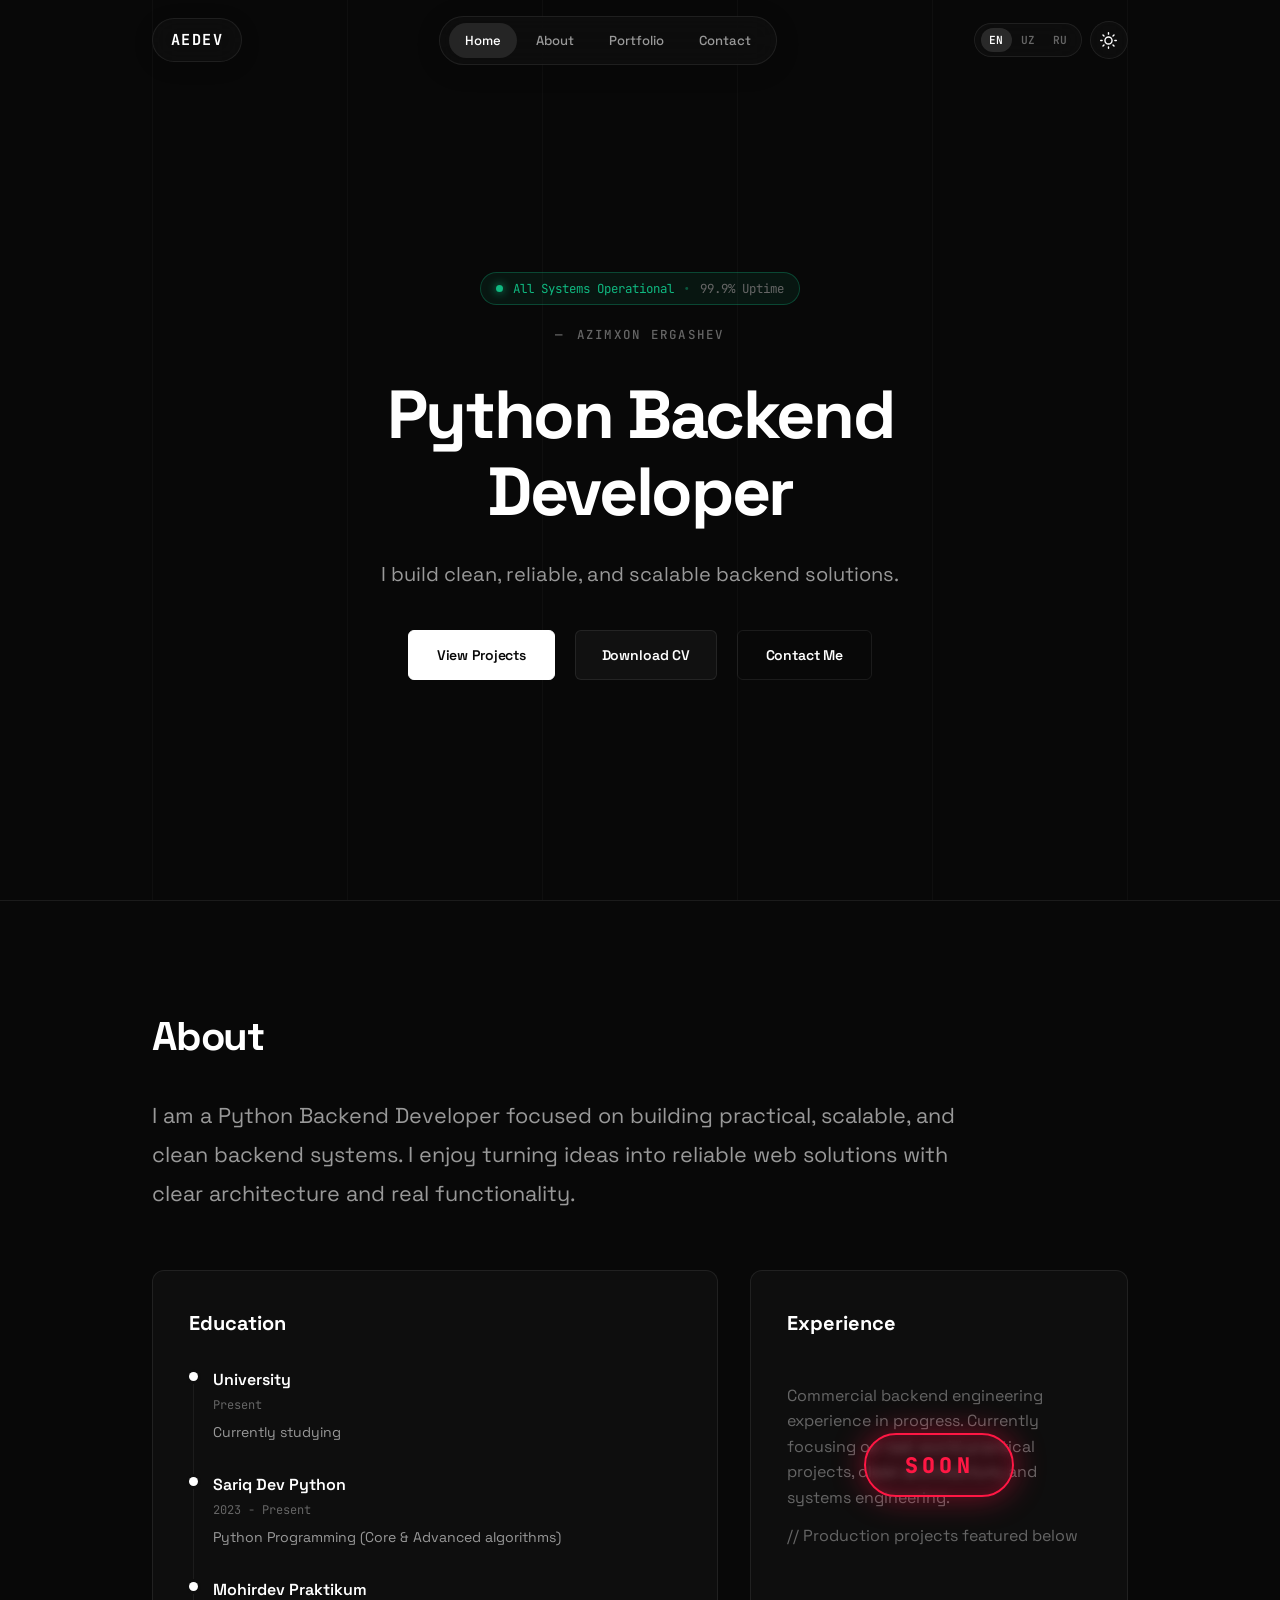
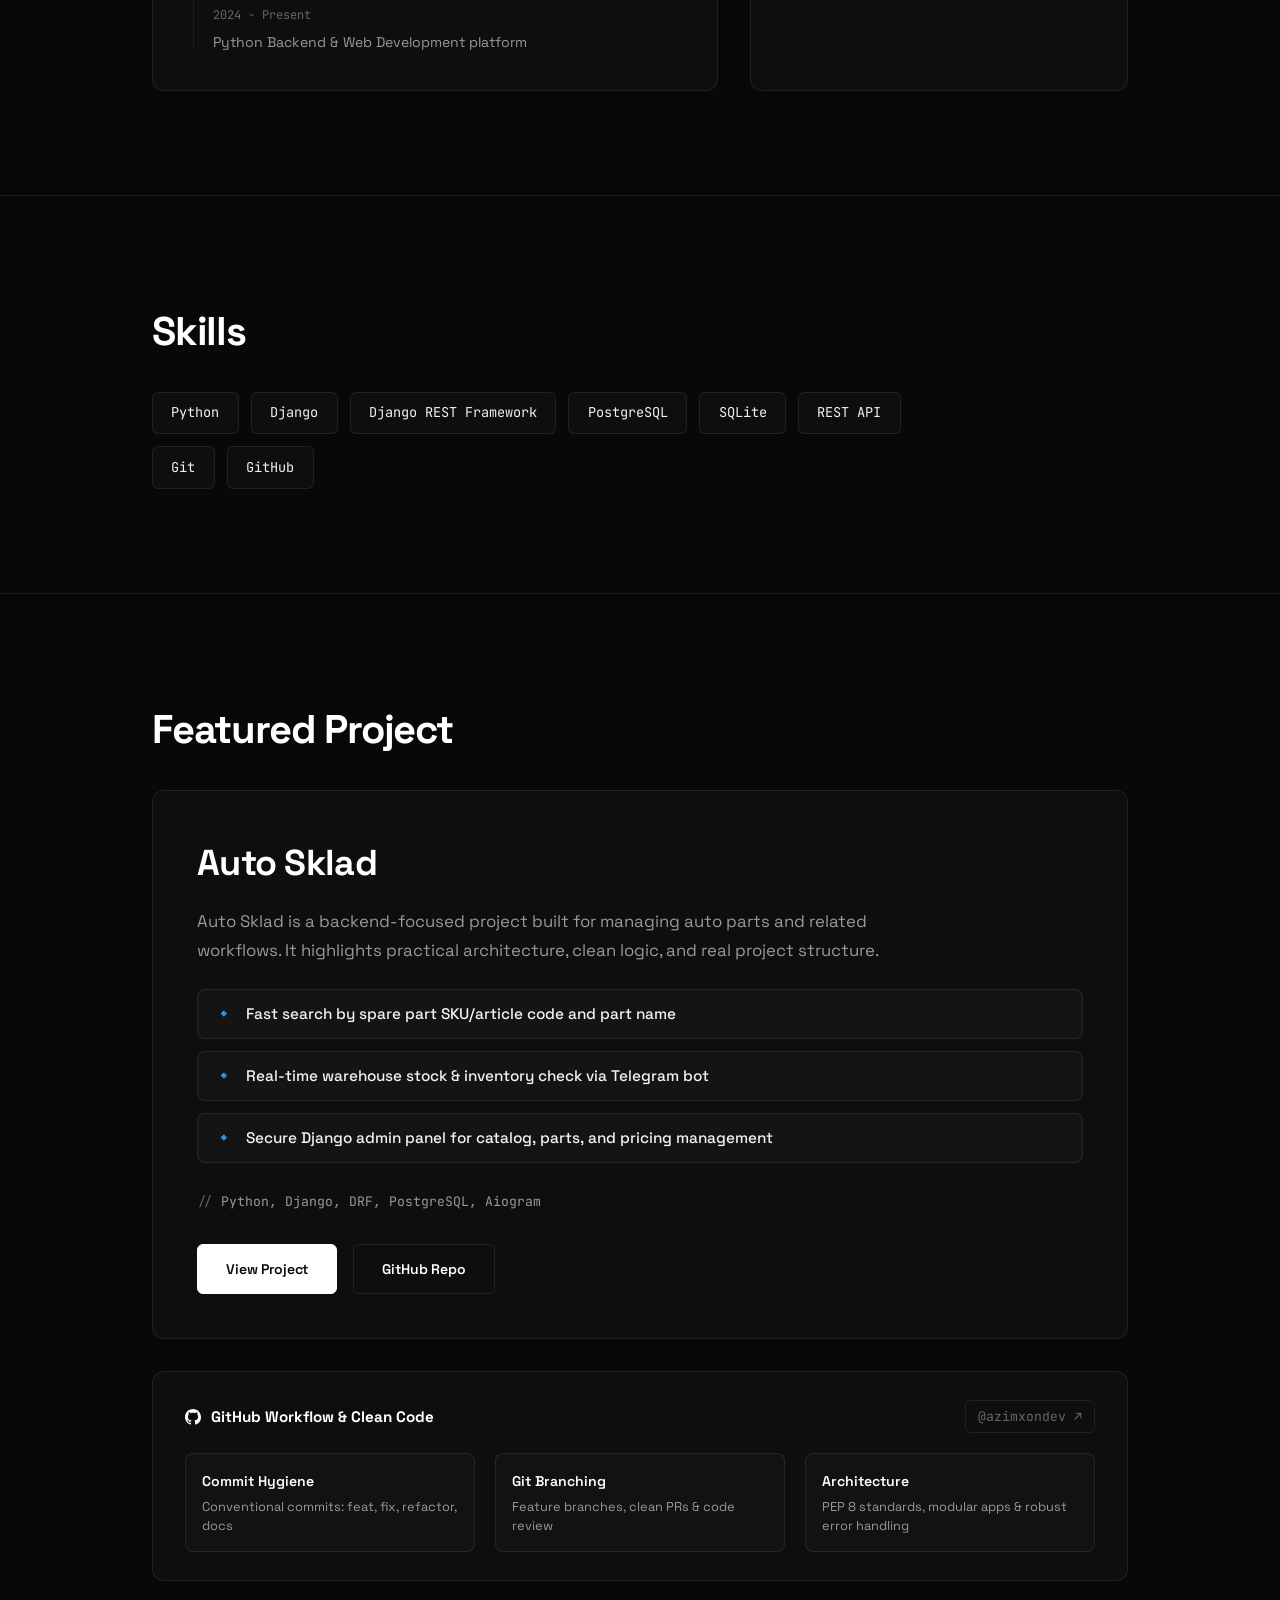
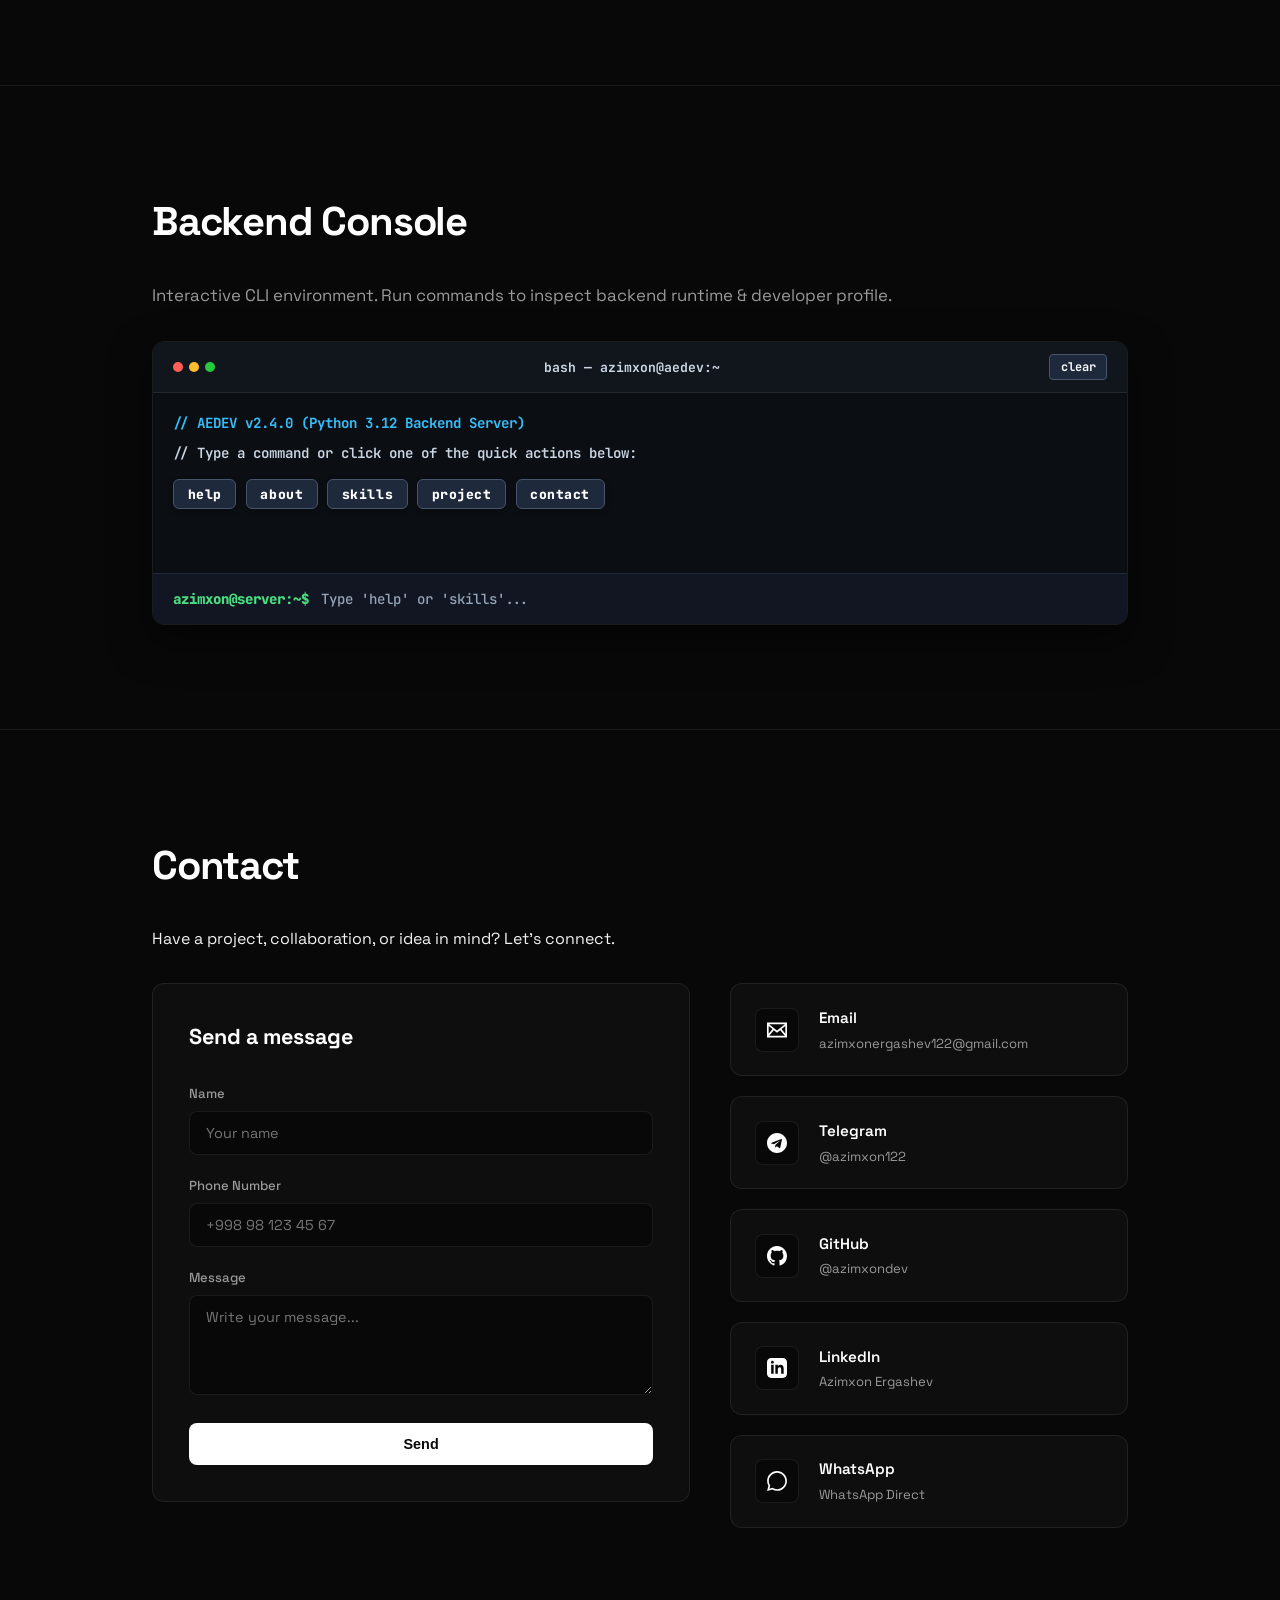
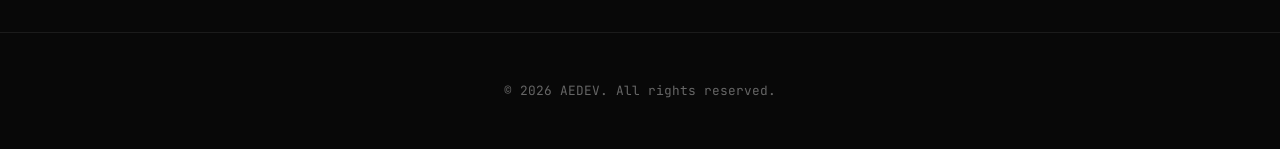
==== index.html @ 20316c77 "feat: complete senior portfolio redesign with live status, terminal CLI, and Auto Sklad features" ====
<!DOCTYPE html>
<html lang="en" data-theme="dark">
<head>
  <meta charset="UTF-8">
  <meta name="viewport" content="width=device-width, initial-scale=1.0">
  <title>AEDEV</title>

  <!-- Favicon: Solid Black Circle with Centered White 'A' -->
  <link rel="icon" type="image/svg+xml" href="favicon.svg">
  <link rel="icon" type="image/png" sizes="32x32" href="favicon-32x32.png">
  <link rel="icon" type="image/png" sizes="16x16" href="favicon-16x16.png">
  <link rel="shortcut icon" href="favicon.ico">
  <link rel="apple-touch-icon" sizes="180x180" href="apple-touch-icon.png">
  <meta name="theme-color" content="#080808">

  <!-- SEO -->
  <meta name="description" content="Azimxon Ergashev — Python Backend Developer. I build clean, reliable, and scalable backend solutions.">
  <meta name="author" content="Azimxon Ergashev">
  <meta name="robots" content="index, follow">
  <link rel="canonical" href="https://azimxon.uz">

  <!-- Open Graph -->
  <meta property="og:type" content="website">
  <meta property="og:title" content="AEDEV — Azimxon Ergashev | Python Backend Developer">
  <meta property="og:description" content="I build clean, reliable, and scalable backend solutions.">
  <meta property="og:url" content="https://azimxon.uz">

  <!-- Google Fonts: Space Grotesk + JetBrains Mono -->
  <link rel="preconnect" href="https://fonts.googleapis.com">
  <link rel="preconnect" href="https://fonts.gstatic.com" crossorigin>
  <link href="https://fonts.googleapis.com/css2?family=JetBrains+Mono:wght@400;500;600&family=Space+Grotesk:wght@400;500;600;700;800&display=swap" rel="stylesheet">

  <!-- Stylesheet -->
  <link rel="stylesheet" href="style.css">
</head>
<body>

  <!-- Skip link for accessibility -->
  <a href="#main-content" class="skip-link">Skip to main content</a>

  <!-- Thin Vertical Grid Lines -->
  <div class="grid-lines" aria-hidden="true">
    <div class="grid-line"></div>
    <div class="grid-line"></div>
    <div class="grid-line"></div>
    <div class="grid-line"></div>
    <div class="grid-line"></div>
    <div class="grid-line"></div>
  </div>

  <!-- ======================================================================
       NAVBAR (Oval Floating Navbar + Theme & Language)
       ====================================================================== -->
  <header class="header" id="header">
    <div class="container header-inner">
      <a href="#hero" class="brand" aria-label="AEDEV — Azimxon Ergashev">
        <span>AEDEV</span>
      </a>

      <!-- Oval Navigation Pill -->
      <nav class="nav-pill" id="nav-pill" aria-label="Main Navigation">
        <ul class="nav-list">
          <li><a href="#hero" class="nav-link active" data-i18n="nav.home">Home</a></li>
          <li><a href="#about" class="nav-link" data-i18n="nav.about">About</a></li>
          <li><a href="#portfolio" class="nav-link" data-i18n="nav.portfolio">Portfolio</a></li>
          <li><a href="#contact" class="nav-link" data-i18n="nav.contact">Contact</a></li>
        </ul>
      </nav>

      <!-- Right Controls: Language Switcher + Day/Night Theme Toggle -->
      <div class="nav-controls">
        <!-- Language Switcher -->
        <div class="lang-switch" role="group" aria-label="Language Selector">
          <button type="button" class="lang-btn active" data-lang="en">EN</button>
          <button type="button" class="lang-btn" data-lang="uz">UZ</button>
          <button type="button" class="lang-btn" data-lang="ru">RU</button>
        </div>

        <!-- Day/Night Toggle Button -->
        <button type="button" class="theme-toggle-btn" id="theme-toggle" aria-label="Toggle light and dark theme">
          <!-- Sun Icon (shown in dark mode) -->
          <svg class="sun-icon" viewBox="0 0 24 24">
            <circle cx="12" cy="12" r="5"></circle>
            <line x1="12" y1="1" x2="12" y2="3"></line>
            <line x1="12" y1="21" x2="12" y2="23"></line>
            <line x1="4.22" y1="4.22" x2="5.64" y2="5.64"></line>
            <line x1="18.36" y1="18.36" x2="19.78" y2="19.78"></line>
            <line x1="1" y1="12" x2="3" y2="12"></line>
            <line x1="21" y1="12" x2="23" y2="12"></line>
            <line x1="4.22" y1="19.78" x2="5.64" y2="18.36"></line>
            <line x1="18.36" y1="5.64" x2="19.78" y2="4.22"></line>
          </svg>
          <!-- Moon Icon (shown in light mode) -->
          <svg class="moon-icon" style="display: none;" viewBox="0 0 24 24">
            <path d="M21 12.79A9 9 0 1 1 11.21 3 7 7 0 0 0 21 12.79z"></path>
          </svg>
        </button>

        <button type="button" class="mobile-toggle" id="mobile-toggle" aria-label="Toggle navigation" aria-expanded="false">
          <svg width="18" height="18" viewBox="0 0 24 24" fill="none" stroke="currentColor" stroke-width="2" stroke-linecap="round">
            <line x1="3" y1="12" x2="21" y2="12"></line>
            <line x1="3" y1="6" x2="21" y2="6"></line>
            <line x1="3" y1="18" x2="21" y2="18"></line>
          </svg>
        </button>
      </div>
    </div>
  </header>

  <!-- ======================================================================
       MAIN CONTENT
       ====================================================================== -->
  <main id="main-content">

    <!-- 1. HERO SECTION (100% CENTERED, BALANCED TYPOGRAPHY) -->
    <section class="hero" id="hero">
      <div class="container">
        <div class="hero-content">
          <div class="system-status-pill" aria-label="System status">
            <span class="status-pulse-dot"></span>
            <span class="status-text" data-i18n="status.system">All Systems Operational</span>
            <span class="status-sep">•</span>
            <span class="status-uptime">99.9% Uptime</span>
          </div>

          <div class="hero-eyebrow">AZIMXON ERGASHEV</div>
          <h1 class="hero-heading">
            <span class="heading-line-1">Python Backend</span>
            <span class="heading-line-2">Developer</span>
          </h1>
          <p class="hero-subtext" data-i18n="hero.subtext">
            I build clean, reliable, and scalable backend solutions.
          </p>
          <div class="hero-buttons">
            <a href="#portfolio" class="btn btn-primary" data-i18n="hero.btnProjects">View Projects</a>
            <a href="assets/Azimxon_Ergashev_CV.pdf" download="Azimxon_Ergashev_CV.pdf" class="btn btn-cv" data-i18n="hero.btnCV">
              <svg width="15" height="15" viewBox="0 0 24 24" fill="none" stroke="currentColor" stroke-width="2" stroke-linecap="round" stroke-linejoin="round"><path d="M21 15v4a2 2 0 0 1-2 2H5a2 2 0 0 1-2-2v-4"></path><polyline points="7 10 12 15 17 10"></polyline><line x1="12" y1="15" x2="12" y2="3"></line></svg>
              <span>Download CV</span>
            </a>
            <a href="#contact" class="btn btn-secondary" data-i18n="hero.btnContact">Contact Me</a>
          </div>
        </div>
      </div>
    </section>

    <!-- 2. ABOUT SECTION (Biography + Education & Experience) -->
    <section class="section" id="about">
      <div class="container">
        <h2 class="section-title" data-i18n="about.title">About</h2>
        <p class="about-text" data-i18n="about.text">
          I am a Python Backend Developer focused on building practical, scalable, and clean backend systems. I enjoy turning ideas into reliable web solutions with clear architecture and real functionality.
        </p>

        <!-- Education & Experience Grid (Image 2 Inspired) -->
        <div class="edu-exp-grid">
          <!-- Education Card -->
          <div class="edu-card">
            <div class="edu-card-title">
              <span data-i18n="edu.title">Education</span>
            </div>

            <div class="timeline-list">
              <!-- University -->
              <div class="timeline-item">
                <span class="timeline-dot"></span>
                <span class="timeline-heading" data-i18n="edu.uni">University</span>
                <span class="timeline-period" data-i18n="edu.uniPeriod">Present</span>
                <p class="timeline-desc" data-i18n="edu.uniDesc">Currently studying</p>
              </div>

              <!-- Online Platform: Sariq Dev -->
              <div class="timeline-item">
                <span class="timeline-dot"></span>
                <span class="timeline-heading">Sariq Dev Python</span>
                <span class="timeline-period" data-i18n="edu.sariqdevPeriod">2023 - Present</span>
                <p class="timeline-desc" data-i18n="edu.sariqdev">Python Programming (Core & Advanced algorithms)</p>
              </div>

              <!-- Online Platform: Mohirdev -->
              <div class="timeline-item">
                <span class="timeline-dot"></span>
                <span class="timeline-heading">Mohirdev Praktikum</span>
                <span class="timeline-period" data-i18n="edu.mohirdevPeriod">2024 - Present</span>
                <p class="timeline-desc" data-i18n="edu.mohirdev">Python Backend & Web Development platform</p>
              </div>
            </div>
          </div>

          <!-- Experience Card (Soon status overlay) -->
          <div class="exp-card">
            <div class="exp-card-title">
              <span data-i18n="exp.title">Experience</span>
            </div>

            <div class="exp-body">
              <div class="exp-empty-content">
                <p class="exp-empty-text" data-i18n="exp.desc">
                  Commercial backend engineering experience in progress. Currently focusing on real-world practical projects, clean architecture, and systems engineering.
                </p>
                <span class="exp-empty-hint" data-i18n="exp.hint">// Production projects featured below</span>
              </div>
              <div class="exp-soon-overlay">
                <span class="status-badge-soon" data-i18n="exp.soon">SOON</span>
              </div>
            </div>
          </div>
        </div>

      </div>
    </section>

    <!-- 3. SKILLS SECTION (Clean 8-item Backend list) -->
    <section class="section" id="skills">
      <div class="container">
        <h2 class="section-title" data-i18n="skills.title">Skills</h2>
        <div class="skills-grid" aria-label="Technical skills list">
          <span class="skill-tag">Python</span>
          <span class="skill-tag">Django</span>
          <span class="skill-tag">Django REST Framework</span>
          <span class="skill-tag">PostgreSQL</span>
          <span class="skill-tag">SQLite</span>
          <span class="skill-tag">REST API</span>
          <span class="skill-tag">Git</span>
          <span class="skill-tag">GitHub</span>
        </div>
      </div>
    </section>

    <!-- 4. FEATURED PROJECT SECTION -->
    <section class="section" id="portfolio">
      <div class="container">
        <h2 class="section-title" data-i18n="project.title">Featured Project</h2>
        <article class="project-card">
          <h3 class="project-name">Auto Sklad</h3>
          <p class="project-desc" data-i18n="project.desc">
            Auto Sklad is a backend-focused project built for managing auto parts and related workflows. It highlights practical architecture, clean logic, and real project structure.
          </p>
          <ul class="project-features-list">
            <li class="project-feature-item">
              <span class="feature-icon" aria-hidden="true">🔹</span>
              <span class="feature-text" data-i18n="project.feat1">Fast search by spare part SKU/article code and part name</span>
            </li>
            <li class="project-feature-item">
              <span class="feature-icon" aria-hidden="true">🔹</span>
              <span class="feature-text" data-i18n="project.feat2">Real-time warehouse stock & inventory check via Telegram bot</span>
            </li>
            <li class="project-feature-item">
              <span class="feature-icon" aria-hidden="true">🔹</span>
              <span class="feature-text" data-i18n="project.feat3">Secure Django admin panel for catalog, parts, and pricing management</span>
            </li>
          </ul>
          <div class="project-stack">Python, Django, DRF, PostgreSQL, Aiogram</div>
          <div class="project-actions">
            <a href="https://t.me/avtoozapchast_bot" target="_blank" rel="noopener noreferrer" class="btn btn-primary" data-i18n="project.btn">
              View Project
            </a>
            <a href="https://github.com/azimxondev/avtoozapchast" target="_blank" rel="noopener noreferrer" class="btn btn-secondary" data-i18n="project.githubBtn">
              GitHub Repo
            </a>
          </div>
        </article>

        <!-- Engineering & Git Workflow Standards Card -->
        <div class="git-standards-card">
          <div class="git-card-header">
            <div class="git-badge">
              <svg width="16" height="16" viewBox="0 0 24 24" fill="currentColor"><path d="M12 0C5.37 0 0 5.37 0 12c0 5.31 3.435 9.795 8.205 11.385.6.105.825-.255.825-.57 0-.285-.015-1.23-.015-2.235-3.015.555-3.795-.735-4.035-1.41-.135-.345-.72-1.41-1.23-1.695-.42-.225-1.02-.78-.015-.795.945-.015 1.62.87 1.845 1.23 1.08 1.815 2.805 1.305 3.495.99.105-.78.42-1.305.765-1.605-2.67-.3-5.46-1.335-5.46-5.925 0-1.305.465-2.385 1.23-3.225-.12-.3-.54-1.53.12-3.18 0 0 1.005-.315 3.3 1.23.96-.27 1.98-.405 3-.405s2.04.135 3 .405c2.295-1.56 3.3-1.23 3.3-1.23.66 1.65.24 2.88.12 3.18.765.84 1.23 1.905 1.23 3.225 0 4.605-2.805 5.625-5.475 5.925.435.375.81 1.095.81 2.22 0 1.605-.015 2.895-.015 3.3 0 .315.225.69.825.57A12.02 12.02 0 0024 12c0-6.63-5.37-12-12-12z"/></svg>
              <span>GitHub Workflow & Clean Code</span>
            </div>
            <a href="https://github.com/azimxondev" target="_blank" rel="noopener noreferrer" class="git-profile-link">
              @azimxondev ↗
            </a>
          </div>
          <div class="git-metrics-grid">
            <div class="git-metric-item">
              <span class="git-metric-title" data-i18n="git.commits">Commit Hygiene</span>
              <span class="git-metric-desc" data-i18n="git.commitsDesc">Conventional commits: feat, fix, refactor, docs</span>
            </div>
            <div class="git-metric-item">
              <span class="git-metric-title" data-i18n="git.branching">Git Branching</span>
              <span class="git-metric-desc" data-i18n="git.branchingDesc">Feature branches, clean PRs & code review</span>
            </div>
            <div class="git-metric-item">
              <span class="git-metric-title" data-i18n="git.clean">Architecture</span>
              <span class="git-metric-desc" data-i18n="git.cleanDesc">PEP 8 standards, modular apps & robust error handling</span>
            </div>
          </div>
        </div>

      </div>
    </section>

    <!-- INTERACTIVE BACKEND TERMINAL (CLI) -->
    <section class="section" id="terminal">
      <div class="container">
        <div class="terminal-title-area">
          <h2 class="section-title" data-i18n="term.title">Backend Console</h2>
          <p class="terminal-desc" data-i18n="term.desc">Interactive CLI environment. Run commands to inspect backend runtime & developer profile.</p>
        </div>

        <div class="terminal-window">
          <div class="terminal-topbar">
            <div class="terminal-dots">
              <span class="dot dot-red"></span>
              <span class="dot dot-yellow"></span>
              <span class="dot dot-green"></span>
            </div>
            <div class="terminal-title">bash — azimxon@aedev:~</div>
            <button type="button" class="term-clear-btn" id="term-clear-btn" title="Clear console">clear</button>
          </div>

          <div class="terminal-body" id="term-output">
            <div class="term-line term-welcome">// AEDEV v2.4.0 (Python 3.12 Backend Server)</div>
            <div class="term-line term-hint">// Type a command or click one of the quick actions below:</div>
            <div class="term-chips">
              <button type="button" class="term-chip" data-cmd="help">help</button>
              <button type="button" class="term-chip" data-cmd="about">about</button>
              <button type="button" class="term-chip" data-cmd="skills">skills</button>
              <button type="button" class="term-chip" data-cmd="project">project</button>
              <button type="button" class="term-chip" data-cmd="contact">contact</button>
            </div>
          </div>

          <div class="terminal-input-row">
            <span class="term-prompt">azimxon@server:~$</span>
            <input type="text" id="term-input" class="term-input" placeholder="Type 'help' or 'skills'..." autocomplete="off" spellcheck="false">
          </div>
        </div>
      </div>
    </section>

    <!-- 5. CONTACT SECTION (Screenshot 1: 2-Column Send a Message & Profiles Layout) -->
    <section class="section" id="contact">
      <div class="container">
        <h2 class="section-title" data-i18n="contact.title">Contact</h2>
        <p class="contact-desc" data-i18n="contact.desc">
          Have a project, collaboration, or idea in mind? Let’s connect.
        </p>

        <div class="contact-grid">
          <!-- Left Column: Send a message Form (Screenshot 1) -->
          <div class="contact-form-card">
            <h3 class="form-card-title" data-i18n="form.cardTitle">Send a message</h3>
            <form class="contact-form-inner" id="direct-contact-form">
              <div class="form-item">
                <label for="input-name" data-i18n="form.name">Name</label>
                <input type="text" id="input-name" placeholder="Your name" required data-i18n-placeholder="form.namePlaceholder">
              </div>

              <div class="form-item">
                <label for="input-phone" data-i18n="form.phone">Phone Number</label>
                <input type="tel" id="input-phone" placeholder="+998 98 123 45 67" required data-i18n-placeholder="form.phonePlaceholder">
              </div>

              <div class="form-item">
                <label for="input-message" data-i18n="form.message">Message</label>
                <textarea id="input-message" placeholder="Write your message... (masalan: portfolio yaratish yoki backend xizmati bo'yicha)" required data-i18n-placeholder="form.msgPlaceholder"></textarea>
              </div>

              <button type="submit" class="btn-form-send" id="btn-submit" data-i18n="form.send">Send</button>
            </form>
          </div>

          <!-- Right Column: Info Cards Stack (Screenshot 1: Email, Telegram, GitHub, LinkedIn, WhatsApp) -->
          <div class="contact-cards-stack">
            <!-- Email -->
            <a href="mailto:azimxonergashev122@gmail.com" class="info-card">
              <div class="info-card-icon">
                <svg viewBox="0 0 24 24"><path d="M0 3v18h24v-18h-24zm6.623 7.929l-4.623 5.712v-9.458l4.623 3.746zm-4.141-5.929h19.035l-9.517 7.713-9.518-7.713zm5.694 7.188l3.824 3.099 3.83-3.104 5.612 6.817h-18.779l5.513-6.812zm9.208-1.259l4.616-3.741v9.452l-4.616-5.711z"/></svg>
              </div>
              <div class="info-card-text">
                <span class="info-card-title">Email</span>
                <span class="info-card-sub">azimxonergashev122@gmail.com</span>
              </div>
            </a>

            <!-- Telegram -->
            <a href="https://t.me/azimxon122" target="_blank" rel="noopener noreferrer" class="info-card">
              <div class="info-card-icon">
                <svg viewBox="0 0 24 24"><path d="M12 0C5.373 0 0 5.373 0 12s5.373 12 12 12 12-5.373 12-12S18.627 0 12 0zm5.894 8.221l-1.97 9.28c-.145.658-.537.818-1.084.508l-3-2.21-1.446 1.394c-.16.16-.295.295-.605.295l.213-3.053 5.56-5.023c.242-.213-.054-.333-.373-.121l-6.871 4.326-2.962-.924c-.643-.204-.657-.643.136-.953l11.57-4.461c.537-.194 1.006.131.832.942z"/></svg>
              </div>
              <div class="info-card-text">
                <span class="info-card-title">Telegram</span>
                <span class="info-card-sub">@azimxon122</span>
              </div>
            </a>

            <!-- GitHub -->
            <a href="https://github.com/azimxondev" target="_blank" rel="noopener noreferrer" class="info-card">
              <div class="info-card-icon">
                <svg viewBox="0 0 24 24"><path d="M12 0C5.37 0 0 5.37 0 12c0 5.31 3.435 9.795 8.205 11.385.6.105.825-.255.825-.57 0-.285-.015-1.23-.015-2.235-3.015.555-3.795-.735-4.035-1.41-.135-.345-.72-1.41-1.23-1.695-.42-.225-1.02-.78-.015-.795.945-.015 1.62.87 1.845 1.23 1.08 1.815 2.805 1.305 3.495.99.105-.78.42-1.305.765-1.605-2.67-.3-5.46-1.335-5.46-5.925 0-1.305.465-2.385 1.23-3.225-.12-.3-.54-1.53.12-3.18 0 0 1.005-.315 3.3 1.23.96-.27 1.98-.405 3-.405s2.04.135 3 .405c2.295-1.56 3.3-1.23 3.3-1.23.66 1.65.24 2.88.12 3.18.765.84 1.23 1.905 1.23 3.225 0 4.605-2.805 5.625-5.475 5.925.435.375.81 1.095.81 2.22 0 1.605-.015 2.895-.015 3.3 0 .315.225.69.825.57A12.02 12.02 0 0024 12c0-6.63-5.37-12-12-12z"/></svg>
              </div>
              <div class="info-card-text">
                <span class="info-card-title">GitHub</span>
                <span class="info-card-sub">@azimxondev</span>
              </div>
            </a>

            <!-- LinkedIn -->
            <a href="https://www.linkedin.com/in/azimxon-ergashev-732b803a9/" target="_blank" rel="noopener noreferrer" class="info-card">
              <div class="info-card-icon">
                <svg viewBox="0 0 24 24"><path d="M19 0h-14c-2.761 0-5 2.239-5 5v14c0 2.761 2.239 5 5 5h14c2.762 0 5-2.239 5-5v-14c0-2.761-2.238-5-5-5zm-11 19h-3v-11h3v11zm-1.5-12.268c-.966 0-1.75-.79-1.75-1.764s.784-1.764 1.75-1.764 1.75.79 1.75 1.764-.783 1.764-1.75 1.764zm13.5 12.268h-3v-5.604c0-3.368-4-3.113-4 0v5.604h-3v-11h3v1.765c1.396-2.586 7-2.777 7 2.476v6.759z"/></svg>
              </div>
              <div class="info-card-text">
                <span class="info-card-title">LinkedIn</span>
                <span class="info-card-sub">Azimxon Ergashev</span>
              </div>
            </a>

            <!-- WhatsApp Button -->
            <a href="https://wa.me/?text=Assalomu%20alaykum%20Azimxon,%20portfoliongiz%20orqali%20yozmoqdaman" target="_blank" rel="noopener noreferrer" class="info-card">
              <div class="info-card-icon">
                <svg viewBox="0 0 24 24"><path d="M.057 24l1.687-6.163c-1.041-1.804-1.588-3.849-1.587-5.946.003-6.556 5.338-11.891 11.893-11.891 3.181.001 6.167 1.24 8.413 3.488 2.245 2.248 3.481 5.236 3.48 8.414-.003 6.557-5.338 11.892-11.893 11.892-1.99-.001-3.951-.5-5.688-1.448l-6.305 1.654zm6.597-3.807c1.676.995 3.276 1.591 5.392 1.592 5.448 0 9.886-4.434 9.889-9.885.002-5.462-4.415-9.89-9.881-9.892-5.452 0-9.887 4.434-9.889 9.884-.001 2.225.651 3.891 1.746 5.634l-.999 3.648 3.742-.981z"/></svg>
              </div>
              <div class="info-card-text">
                <span class="info-card-title">WhatsApp</span>
                <span class="info-card-sub" data-i18n="contact.whatsappSub">WhatsApp Direct</span>
              </div>
            </a>
          </div>
        </div>
      </div>
    </section>

  </main>

  <!-- Toast Notification -->
  <div class="toast-notice" id="toast-notice">
    Xabaringiz qabul qilindi! Tez orada siz bilan bog'lanamiz.
  </div>

  <!-- ======================================================================
       FOOTER
       ====================================================================== -->
  <footer class="footer">
    <div class="container" data-i18n="footer.rights">
      &copy; 2026 AEDEV. All rights reserved.
    </div>
  </footer>

  <!-- Script -->
  <script src="script.js"></script>
</body>
</html>
---- style.css ----
/* ==========================================================================
   AEDEV — AZIMXON ERGASHEV PORTFOLIO STYLESHEET
   Aesthetic: Dark Minimalist Software Engineer Portfolio
   Features: Perfectly Centered Hero, Education & Experience Timeline, Split Contact
   ========================================================================== */

:root {
  /* Dark Theme (Default) */
  --bg-black: #080808;
  --bg-card: #0e0e0e;
  --bg-card-hover: #141414;
  --bg-pill: rgba(14, 14, 14, 0.88);
  --bg-input: #121212;

  --text-white: #ffffff;
  --text-primary: #f2f2f2;
  --text-secondary: #999999;
  --text-muted: #666666;

  --border-hairline: rgba(255, 255, 255, 0.08);
  --border-subtle: #1c1c1c;
  --border-hover: #333333;
  --border-focus: #ffffff;

  --grid-line: rgba(255, 255, 255, 0.03);
  --accent: #8ccfb7;

  --font-sans: 'Space Grotesk', -apple-system, BlinkMacSystemFont, 'Segoe UI', Roboto, sans-serif;
  --font-mono: 'JetBrains Mono', 'IBM Plex Mono', Menlo, monospace;

  --container-width: 1040px;
  --nav-height: 84px;

  --transition-fast: 150ms ease;
  --transition-smooth: 250ms cubic-bezier(0.16, 1, 0.3, 1);
}

/* Light Theme */
[data-theme="light"] {
  --bg-black: #f8fafc;
  --bg-card: #ffffff;
  --bg-card-hover: #f1f5f9;
  --bg-pill: rgba(255, 255, 255, 0.98);
  --bg-input: #ffffff;

  --text-white: #090d16;
  --text-primary: #1e293b;
  --text-secondary: #475569;
  --text-muted: #64748b;

  --border-hairline: #e2e8f0;
  --border-subtle: #cbd5e1;
  --border-hover: #0f172a;
  --border-focus: #0f172a;

  --grid-line: rgba(15, 23, 42, 0.04);
  --accent: #0f172a;
}

*, *::before, *::after {
  box-sizing: border-box;
  margin: 0;
  padding: 0;
}

html {
  font-size: 16px;
  scroll-behavior: smooth;
  color-scheme: dark;
  -webkit-font-smoothing: antialiased;
}

[data-theme="light"] html {
  color-scheme: light;
}

body {
  font-family: var(--font-sans);
  background-color: var(--bg-black);
  color: var(--text-primary);
  line-height: 1.6;
  overflow-x: hidden;
  position: relative;
  min-height: 100vh;
  transition: background-color var(--transition-smooth), color var(--transition-smooth);
}

/* Skip link */
.skip-link {
  position: absolute;
  top: -80px;
  left: 2rem;
  background: var(--text-white);
  color: var(--bg-black);
  padding: 0.6rem 1.2rem;
  font-size: 0.85rem;
  font-weight: 600;
  border-radius: 4px;
  z-index: 1000;
  transition: top var(--transition-fast);
}
.skip-link:focus {
  top: 1.5rem;
}

:focus-visible {
  outline: 2px solid var(--text-white);
  outline-offset: 3px;
}

/* --------------------------------------------------------------------------
   THIN VERTICAL GRID LINES
   -------------------------------------------------------------------------- */
.grid-lines {
  position: fixed;
  inset: 0;
  pointer-events: none;
  z-index: 0;
  display: flex;
  justify-content: space-between;
  max-width: var(--container-width);
  margin: 0 auto;
  padding: 0 2rem;
  width: 100%;
}

.grid-line {
  width: 1px;
  height: 100%;
  background-color: var(--grid-line);
}

@media (max-width: 768px) {
  .grid-lines .grid-line:nth-child(n+5) {
    display: none;
  }
}

.container {
  width: 100%;
  max-width: var(--container-width);
  margin: 0 auto;
  padding: 0 2rem;
  position: relative;
  z-index: 1;
}

@media (max-width: 640px) {
  .container {
    padding: 0 1.25rem;
  }
}

/* --------------------------------------------------------------------------
   NAVBAR (Oval Floating Navbar with Theme & Language)
   -------------------------------------------------------------------------- */
.header {
  position: fixed;
  top: 1rem;
  left: 0;
  width: 100%;
  z-index: 100;
  pointer-events: none;
}

.header-inner {
  display: flex;
  align-items: center;
  justify-content: space-between;
  width: 100%;
  pointer-events: auto;
}

.brand {
  font-family: var(--font-mono);
  font-size: 0.95rem;
  font-weight: 700;
  letter-spacing: 0.1em;
  color: var(--text-white);
  text-decoration: none;
  display: inline-flex;
  align-items: center;
  gap: 0.5rem;
  background-color: var(--bg-pill);
  backdrop-filter: blur(14px);
  -webkit-backdrop-filter: blur(14px);
  border: 1px solid var(--border-hairline);
  padding: 0.55rem 1.1rem;
  border-radius: 9999px;
  box-shadow: 0 4px 20px rgba(0, 0, 0, 0.15);
  transition: all var(--transition-fast);
}

.brand:hover {
  border-color: var(--border-hover);
  transform: translateY(-1px);
}

/* Oval Nav Pill */
.nav-pill {
  display: flex;
  align-items: center;
  background-color: var(--bg-pill);
  backdrop-filter: blur(14px);
  -webkit-backdrop-filter: blur(14px);
  border: 1px solid var(--border-hairline);
  border-radius: 9999px;
  padding: 0.35rem 0.55rem;
  box-shadow: 0 4px 25px rgba(0, 0, 0, 0.18);
}

.nav-list {
  display: flex;
  align-items: center;
  list-style: none;
  gap: 0.2rem;
}

.nav-link {
  display: block;
  padding: 0.45rem 1rem;
  font-size: 0.82rem;
  font-weight: 500;
  color: var(--text-secondary);
  text-decoration: none;
  border-radius: 9999px;
  transition: all var(--transition-fast);
}

.nav-link:hover {
  color: var(--text-white);
}

.nav-link.active {
  color: var(--text-white);
  background-color: rgba(255, 255, 255, 0.1);
}

[data-theme="light"] .nav-link.active {
  background-color: rgba(0, 0, 0, 0.08);
}

/* Right Controls (Theme Toggle + Lang Switcher) */
.nav-controls {
  display: flex;
  align-items: center;
  gap: 0.5rem;
}

.lang-switch {
  display: flex;
  align-items: center;
  background-color: var(--bg-pill);
  backdrop-filter: blur(14px);
  -webkit-backdrop-filter: blur(14px);
  border: 1px solid var(--border-hairline);
  border-radius: 9999px;
  padding: 0.25rem 0.35rem;
}

.lang-btn {
  background: transparent;
  border: none;
  color: var(--text-muted);
  font-family: var(--font-mono);
  font-size: 0.7rem;
  font-weight: 600;
  padding: 0.3rem 0.55rem;
  border-radius: 9999px;
  cursor: pointer;
  transition: all var(--transition-fast);
}

.lang-btn:hover {
  color: var(--text-white);
}

.lang-btn.active {
  color: var(--text-white);
  background: rgba(255, 255, 255, 0.12);
}

[data-theme="light"] .lang-btn.active {
  background: rgba(0, 0, 0, 0.08);
}

/* Day/Night Theme Toggle Button */
.theme-toggle-btn {
  display: inline-flex;
  align-items: center;
  justify-content: center;
  width: 38px;
  height: 38px;
  background-color: var(--bg-pill);
  backdrop-filter: blur(14px);
  -webkit-backdrop-filter: blur(14px);
  border: 1px solid var(--border-hairline);
  border-radius: 50%;
  color: var(--text-white);
  cursor: pointer;
  transition: all var(--transition-fast);
}

.theme-toggle-btn:hover {
  border-color: var(--border-hover);
  transform: rotate(15deg);
}

.theme-toggle-btn svg {
  width: 17px;
  height: 17px;
  stroke: currentColor;
  fill: none;
  stroke-width: 2;
  stroke-linecap: round;
  stroke-linejoin: round;
}

.mobile-toggle {
  display: none;
  background: var(--bg-pill);
  border: 1px solid var(--border-hairline);
  color: var(--text-white);
  width: 38px;
  height: 38px;
  border-radius: 50%;
  align-items: center;
  justify-content: center;
  cursor: pointer;
}

@media (max-width: 768px) {
  .nav-pill {
    position: fixed;
    top: 5rem;
    left: 1.25rem;
    right: 1.25rem;
    flex-direction: column;
    border-radius: 14px;
    padding: 1rem;
    background-color: var(--bg-card);
    border: 1px solid var(--border-subtle);
    display: none;
  }
  .nav-pill.open {
    display: flex;
  }
  .nav-list {
    flex-direction: column;
    width: 100%;
    gap: 0.5rem;
  }
  .nav-link {
    width: 100%;
    text-align: center;
    padding: 0.7rem;
  }
  .mobile-toggle {
    display: inline-flex;
  }
}

/* --------------------------------------------------------------------------
   1. HERO SECTION (100% CENTERED, BALANCED TYPOGRAPHY)
   -------------------------------------------------------------------------- */
.hero {
  min-height: 100vh;
  display: flex;
  align-items: center;
  justify-content: center;
  text-align: center;
  padding-top: calc(var(--nav-height) + 2rem);
  padding-bottom: 4rem;
  position: relative;
}

.hero-content {
  max-width: 860px;
  margin: 0 auto;
  display: flex;
  flex-direction: column;
  align-items: center;
  text-align: center;
}

.hero-eyebrow {
  font-family: var(--font-mono);
  font-size: 0.78rem;
  font-weight: 500;
  letter-spacing: 0.18em;
  text-transform: uppercase;
  color: var(--text-muted);
  margin-bottom: 2rem;
  display: inline-flex;
  align-items: center;
  justify-content: center;
  gap: 0.75rem;
}

.hero-eyebrow::before {
  content: '—';
  color: var(--text-muted);
}

/* Centered & Perfectly Balanced Headline */
.hero-heading {
  font-size: clamp(2.5rem, 5.5vw, 4.25rem);
  font-weight: 800;
  letter-spacing: -0.035em;
  line-height: 1.12;
  color: var(--text-white);
  margin-bottom: 1.75rem;
  text-align: center;
}

.heading-line-1 {
  display: block;
}

.heading-line-2 {
  display: block;
  color: var(--text-white);
}

.hero-subtext {
  font-size: clamp(1.05rem, 1.8vw, 1.25rem);
  color: var(--text-secondary);
  line-height: 1.6;
  max-width: 580px;
  margin: 0 auto 2.5rem;
  text-align: center;
}

.hero-buttons {
  display: flex;
  align-items: center;
  justify-content: center;
  gap: 1.25rem;
  flex-wrap: wrap;
}

.btn {
  display: inline-flex;
  align-items: center;
  gap: 0.6rem;
  padding: 0.8rem 1.75rem;
  font-size: 0.875rem;
  font-weight: 600;
  text-decoration: none;
  border-radius: 6px;
  transition: all var(--transition-smooth);
  cursor: pointer;
  letter-spacing: -0.01em;
}

.btn-primary {
  background-color: var(--text-white);
  color: var(--bg-black);
  border: 1px solid var(--text-white);
}

.btn-primary:hover {
  opacity: 0.9;
  transform: translateY(-2px);
}

.btn-secondary {
  background-color: transparent;
  color: var(--text-white);
  border: 1px solid var(--border-hairline);
}

.btn-secondary:hover {
  border-color: var(--border-hover);
  background-color: rgba(255, 255, 255, 0.03);
  transform: translateY(-2px);
}

/* --------------------------------------------------------------------------
   COMMON SECTION STYLES
   -------------------------------------------------------------------------- */
.section {
  padding: 6.5rem 0;
  border-top: 1px solid var(--border-hairline);
}

.section-title {
  font-size: clamp(1.8rem, 3.5vw, 2.5rem);
  font-weight: 700;
  letter-spacing: -0.03em;
  color: var(--text-white);
  margin-bottom: 1.75rem;
}

/* --------------------------------------------------------------------------
   2. ABOUT SECTION & NEW EDUCATION / EXPERIENCE TIMELINE
   -------------------------------------------------------------------------- */
.about-text {
  font-size: clamp(1.1rem, 1.8vw, 1.35rem);
  line-height: 1.8;
  color: var(--text-secondary);
  max-width: 820px;
  margin-bottom: 3.5rem;
}

/* Education & Experience Split Grid */
.edu-exp-grid {
  display: grid;
  grid-template-columns: 1.2fr 0.8fr;
  gap: 2rem;
  margin-top: 2.5rem;
}

@media (max-width: 800px) {
  .edu-exp-grid {
    grid-template-columns: 1fr;
  }
}

.edu-card, .exp-card {
  background-color: var(--bg-card);
  border: 1px solid var(--border-hairline);
  border-radius: 12px;
  padding: 2.25rem;
  position: relative;
}

.edu-card-title, .exp-card-title {
  font-size: 1.25rem;
  font-weight: 700;
  color: var(--text-white);
  margin-bottom: 1.75rem;
  display: flex;
  align-items: center;
  justify-content: space-between;
}

/* Clean Timeline List */
.timeline-list {
  display: flex;
  flex-direction: column;
  gap: 1.75rem;
  position: relative;
  padding-left: 1.5rem;
}

.timeline-list::before {
  content: '';
  position: absolute;
  top: 6px;
  bottom: 6px;
  left: 4px;
  width: 1px;
  background-color: var(--border-subtle);
}

.timeline-item {
  position: relative;
  display: flex;
  flex-direction: column;
  gap: 0.25rem;
}

.timeline-dot {
  position: absolute;
  top: 5px;
  left: -1.5rem;
  width: 9px;
  height: 9px;
  border-radius: 50%;
  background-color: var(--text-white);
  box-shadow: 0 0 0 3px var(--bg-card);
}

.timeline-heading {
  font-size: 1rem;
  font-weight: 600;
  color: var(--text-white);
}

.timeline-period {
  font-family: var(--font-mono);
  font-size: 0.75rem;
  color: var(--text-muted);
}

.timeline-desc {
  font-size: 0.88rem;
  color: var(--text-secondary);
  line-height: 1.55;
  margin-top: 0.15rem;
}

.exp-body {
  position: relative;
  min-height: 150px;
  display: flex;
  align-items: center;
}

.exp-empty-content {
  display: flex;
  flex-direction: column;
  gap: 0.75rem;
  padding: 1rem 0;
  opacity: 0.38;
  filter: blur(0.4px);
  transition: opacity var(--transition-smooth);
}

.exp-card:hover .exp-empty-content {
  opacity: 0.55;
}

.exp-soon-overlay {
  position: absolute;
  inset: 0;
  display: flex;
  align-items: center;
  justify-content: center;
  pointer-events: none;
}

.status-badge-soon {
  font-family: var(--font-mono);
  font-size: 1.35rem;
  font-weight: 900;
  letter-spacing: 0.2em;
  text-transform: uppercase;
  color: #ff1744;
  background-color: rgba(255, 23, 68, 0.16);
  border: 2.5px solid #ff1744;
  box-shadow: 0 0 32px rgba(255, 23, 68, 0.45), inset 0 0 16px rgba(255, 23, 68, 0.2);
  padding: 0.8rem 2.4rem;
  border-radius: 9999px;
  backdrop-filter: blur(5px);
  -webkit-backdrop-filter: blur(5px);
  transition: all var(--transition-smooth);
  display: inline-block;
  white-space: nowrap;
}

.exp-card:hover .status-badge-soon {
  border-color: #ff1744;
  box-shadow: 0 0 48px rgba(255, 23, 68, 0.7), inset 0 0 20px rgba(255, 23, 68, 0.3);
  transform: scale(1.06);
}

/* --------------------------------------------------------------------------
   3. SKILLS SECTION
   -------------------------------------------------------------------------- */
.skills-grid {
  display: flex;
  flex-wrap: wrap;
  gap: 0.75rem;
  max-width: 780px;
}

.skill-tag {
  font-family: var(--font-mono);
  font-size: 0.85rem;
  color: var(--text-primary);
  background-color: var(--bg-card);
  border: 1px solid var(--border-hairline);
  padding: 0.6rem 1.15rem;
  border-radius: 6px;
  transition: all var(--transition-fast);
}

.skill-tag:hover {
  border-color: var(--border-hover);
  background-color: var(--bg-card-hover);
  transform: translateY(-1px);
}

/* --------------------------------------------------------------------------
   4. FEATURED PROJECT SECTION (Auto Sklad)
   -------------------------------------------------------------------------- */
.project-card {
  background-color: var(--bg-card);
  border: 1px solid var(--border-hairline);
  border-radius: 12px;
  padding: 2.75rem;
  transition: border-color var(--transition-smooth);
}

.project-card:hover {
  border-color: var(--border-hover);
}

.project-name {
  font-size: clamp(1.8rem, 3vw, 2.25rem);
  font-weight: 700;
  letter-spacing: -0.02em;
  color: var(--text-white);
  margin-bottom: 0.85rem;
}

.project-desc {
  font-size: 1.05rem;
  line-height: 1.75;
  color: var(--text-secondary);
  max-width: 740px;
  margin-bottom: 1.5rem;
}

/* Project Practical Features List */
.project-features-list {
  list-style: none;
  padding: 0;
  margin: 0 0 1.75rem 0;
  display: flex;
  flex-direction: column;
  gap: 0.75rem;
}

.project-feature-item {
  display: flex;
  align-items: flex-start;
  gap: 0.75rem;
  font-size: 0.96rem;
  line-height: 1.55;
  color: var(--text-primary);
  background-color: var(--bg-card-hover);
  border: 1px solid var(--border-hairline);
  padding: 0.75rem 1rem;
  border-radius: 8px;
  transition: all var(--transition-fast);
}

.project-feature-item:hover {
  border-color: var(--border-hover);
  transform: translateX(4px);
}

.feature-icon {
  font-size: 1rem;
  line-height: 1.5;
  flex-shrink: 0;
}

.feature-text {
  font-weight: 500;
  color: var(--text-primary);
}

.project-stack {
  font-family: var(--font-mono);
  font-size: 0.82rem;
  color: var(--text-secondary);
  margin-bottom: 2rem;
  display: flex;
  align-items: center;
  gap: 0.5rem;
}

.project-stack::before {
  content: '//';
  color: var(--text-muted);
}

.project-actions {
  display: flex;
  align-items: center;
  gap: 1rem;
  flex-wrap: wrap;
}

@media (max-width: 640px) {
  .project-card {
    padding: 1.75rem;
  }
}

/* --------------------------------------------------------------------------
   5. CONTACT SECTION (Screenshot 1: Split Form & Cards Layout)
   -------------------------------------------------------------------------- */
.contact-grid {
  display: grid;
  grid-template-columns: 1.15fr 0.85fr;
  gap: 2.5rem;
  margin-top: 2rem;
  align-items: start;
}

@media (max-width: 860px) {
  .contact-grid {
    grid-template-columns: 1fr;
    gap: 2rem;
  }
}

/* Left Form Box (Screenshot 1: Send a message card) */
.contact-form-card {
  background-color: var(--bg-card);
  border: 1px solid var(--border-hairline);
  border-radius: 12px;
  padding: 2.25rem;
}

.form-card-title {
  font-size: 1.35rem;
  font-weight: 700;
  color: var(--text-white);
  margin-bottom: 1.75rem;
}

.contact-form-inner {
  display: flex;
  flex-direction: column;
  gap: 1.25rem;
}

.form-item {
  display: flex;
  flex-direction: column;
  gap: 0.45rem;
}

.form-item label {
  font-size: 0.82rem;
  font-weight: 500;
  color: var(--text-secondary);
}

.form-item input,
.form-item textarea {
  background-color: var(--bg-black);
  border: 1px solid var(--border-hairline);
  color: var(--text-white);
  font-family: var(--font-sans);
  font-size: 0.9rem;
  padding: 0.75rem 1rem;
  border-radius: 8px;
  outline: none;
  transition: border-color var(--transition-fast);
}

.form-item input:focus,
.form-item textarea:focus {
  border-color: var(--border-focus);
}

.form-item textarea {
  resize: vertical;
  min-height: 100px;
}

.btn-form-send {
  background-color: #ffffff;
  color: #080808;
  font-weight: 600;
  font-size: 0.9rem;
  border: none;
  border-radius: 8px;
  padding: 0.8rem 1.5rem;
  cursor: pointer;
  margin-top: 0.5rem;
  transition: opacity var(--transition-fast), transform var(--transition-fast);
  width: 100%;
  text-align: center;
}

.btn-form-send:hover {
  opacity: 0.9;
  transform: translateY(-1px);
}

/* Right Contact Cards Stack (Screenshot 1: Email, Telegram, GitHub, etc.) */
.contact-cards-stack {
  display: flex;
  flex-direction: column;
  gap: 1.25rem;
}

.info-card {
  display: flex;
  align-items: center;
  gap: 1.25rem;
  background-color: var(--bg-card);
  border: 1px solid var(--border-hairline);
  border-radius: 12px;
  padding: 1.35rem 1.5rem;
  text-decoration: none;
  color: var(--text-primary);
  transition: all var(--transition-fast);
}

.info-card:hover {
  border-color: var(--border-hover);
  background-color: var(--bg-card-hover);
  transform: translateX(4px);
}

.info-card-icon {
  display: flex;
  align-items: center;
  justify-content: center;
  width: 44px;
  height: 44px;
  background-color: var(--bg-black);
  border: 1px solid var(--border-hairline);
  border-radius: 8px;
  color: var(--text-white);
  flex-shrink: 0;
}

.info-card-icon svg {
  width: 20px;
  height: 20px;
  fill: currentColor;
}

.info-card-text {
  display: flex;
  flex-direction: column;
  gap: 0.15rem;
}

.info-card-title {
  font-size: 0.95rem;
  font-weight: 600;
  color: var(--text-white);
}

.info-card-sub {
  font-size: 0.82rem;
  color: var(--text-secondary);
}

/* Toast Notice */
.toast-notice {
  position: fixed;
  bottom: 2rem;
  right: 2rem;
  background-color: var(--bg-pill);
  backdrop-filter: blur(14px);
  border: 1px solid var(--border-hairline);
  color: var(--text-white);
  padding: 0.85rem 1.5rem;
  border-radius: 8px;
  font-size: 0.88rem;
  box-shadow: 0 10px 30px rgba(0, 0, 0, 0.4);
  z-index: 2000;
  display: none;
  animation: toastIn 200ms ease;
}

.toast-notice.show {
  display: block;
}

@keyframes toastIn {
  from { transform: translateY(10px); opacity: 0; }
  to { transform: translateY(0); opacity: 1; }
}

/* --------------------------------------------------------------------------
   FOOTER
   -------------------------------------------------------------------------- */
.footer {
  padding: 3rem 0;
  border-top: 1px solid var(--border-hairline);
  text-align: center;
  font-family: var(--font-mono);
  font-size: 0.8rem;
  color: var(--text-muted);
}

/* --------------------------------------------------------------------------
   SYSTEM STATUS PILL (LIVE UPTIME)
   -------------------------------------------------------------------------- */
.system-status-pill {
  display: inline-flex;
  align-items: center;
  gap: 0.6rem;
  background-color: rgba(16, 185, 129, 0.08);
  border: 1px solid rgba(16, 185, 129, 0.3);
  padding: 0.35rem 0.95rem;
  border-radius: 9999px;
  font-family: var(--font-mono);
  font-size: 0.78rem;
  color: #10b981;
  margin-bottom: 1.25rem;
}

.status-pulse-dot {
  width: 7px;
  height: 7px;
  border-radius: 50%;
  background-color: #10b981;
  box-shadow: 0 0 10px #10b981;
  animation: pulse-dot 2s infinite ease-in-out;
}

@keyframes pulse-dot {
  0%, 100% {
    transform: scale(1);
    opacity: 1;
  }
  50% {
    transform: scale(1.35);
    opacity: 0.6;
  }
}

.status-sep {
  color: rgba(16, 185, 129, 0.4);
}

.status-uptime {
  color: var(--text-muted);
}

/* --------------------------------------------------------------------------
   CV DOWNLOAD BUTTON
   -------------------------------------------------------------------------- */
.btn-cv {
  display: inline-flex;
  align-items: center;
  gap: 0.55rem;
  background: rgba(255, 255, 255, 0.04);
  border: 1px solid var(--border-hairline);
  color: var(--text-white);
  padding: 0.8rem 1.6rem;
  border-radius: 6px;
  font-size: 0.875rem;
  font-weight: 600;
  text-decoration: none;
  transition: all var(--transition-smooth);
}

.btn-cv:hover {
  border-color: var(--text-white);
  background: rgba(255, 255, 255, 0.1);
  transform: translateY(-2px);
  color: var(--text-white);
}

/* --------------------------------------------------------------------------
   GIT WORKFLOW & STANDARDS CARD
   -------------------------------------------------------------------------- */
.git-standards-card {
  margin-top: 2rem;
  background-color: var(--bg-card);
  border: 1px solid var(--border-hairline);
  border-radius: 12px;
  padding: 1.75rem 2rem;
}

.git-card-header {
  display: flex;
  align-items: center;
  justify-content: space-between;
  margin-bottom: 1.25rem;
  flex-wrap: wrap;
  gap: 0.75rem;
}

.git-badge {
  display: inline-flex;
  align-items: center;
  gap: 0.6rem;
  font-size: 0.95rem;
  font-weight: 700;
  color: var(--text-white);
}

.git-profile-link {
  font-family: var(--font-mono);
  font-size: 0.82rem;
  color: var(--text-muted);
  text-decoration: none;
  padding: 0.3rem 0.75rem;
  border-radius: 6px;
  border: 1px solid var(--border-hairline);
  transition: all var(--transition-fast);
}

.git-profile-link:hover {
  color: var(--text-white);
  border-color: var(--border-hover);
}

.git-metrics-grid {
  display: grid;
  grid-template-columns: repeat(3, 1fr);
  gap: 1.25rem;
}

@media (max-width: 768px) {
  .git-metrics-grid {
    grid-template-columns: 1fr;
  }
}

.git-metric-item {
  display: flex;
  flex-direction: column;
  gap: 0.35rem;
  background: rgba(255, 255, 255, 0.02);
  border: 1px solid var(--border-hairline);
  border-radius: 8px;
  padding: 1rem;
}

.git-metric-title {
  font-size: 0.88rem;
  font-weight: 600;
  color: var(--text-white);
}

.git-metric-desc {
  font-size: 0.8rem;
  color: var(--text-secondary);
  line-height: 1.45;
}

/* --------------------------------------------------------------------------
   INTERACTIVE TERMINAL (CLI)
   -------------------------------------------------------------------------- */
.terminal-title-area {
  margin-bottom: 2rem;
}

.terminal-desc {
  font-size: 1.05rem;
  color: var(--text-secondary);
  margin-top: 0.5rem;
}

.terminal-window {
  background: #0b0f14;
  border: 1px solid var(--border-subtle);
  border-radius: 12px;
  overflow: hidden;
  box-shadow: 0 16px 40px rgba(0, 0, 0, 0.5);
  font-family: var(--font-mono);
}

.terminal-topbar {
  display: flex;
  align-items: center;
  justify-content: space-between;
  padding: 0.75rem 1.25rem;
  background: #11161d;
  border-bottom: 1px solid var(--border-hairline);
}

.terminal-dots {
  display: flex;
  gap: 6px;
}

.dot {
  width: 10px;
  height: 10px;
  border-radius: 50%;
}
.dot-red { background: #ff5f56; }
.dot-yellow { background: #ffbd2e; }
.dot-green { background: #27c93f; }

.terminal-title {
  font-size: 0.82rem;
  color: #cbd5e1;
  font-weight: 700;
}

.term-clear-btn {
  background: #1e293b;
  border: 1px solid #475569;
  color: #f8fafc;
  font-family: var(--font-mono);
  font-size: 0.75rem;
  font-weight: 700;
  padding: 0.25rem 0.65rem;
  border-radius: 4px;
  cursor: pointer;
  transition: all var(--transition-fast);
}

.term-clear-btn:hover {
  background: #334155;
  color: #ffffff;
  border-color: #94a3b8;
}

.terminal-body {
  padding: 1.25rem;
  min-height: 180px;
  max-height: 280px;
  overflow-y: auto;
  display: flex;
  flex-direction: column;
  gap: 0.5rem;
  font-size: 0.88rem;
  line-height: 1.55;
}

.term-welcome {
  color: #38bdf8;
  font-weight: 700;
}

.term-hint {
  color: #cbd5e1;
  font-weight: 600;
}

.term-chips {
  display: flex;
  gap: 0.6rem;
  flex-wrap: wrap;
  margin: 0.4rem 0;
}

.term-chip {
  background: #1e293b;
  border: 1.5px solid #475569;
  color: #ffffff !important;
  font-family: var(--font-mono);
  font-size: 0.82rem;
  font-weight: 800;
  letter-spacing: 0.04em;
  padding: 0.35rem 0.85rem;
  border-radius: 6px;
  cursor: pointer;
  transition: all var(--transition-fast);
  box-shadow: 0 2px 5px rgba(0, 0, 0, 0.35);
}

.term-chip:hover {
  background: #38bdf8;
  color: #090d16 !important;
  border-color: #38bdf8;
  transform: translateY(-1px);
}

.term-user-line {
  color: #ffffff;
  font-weight: 700;
}

.term-response-line {
  color: #4ade80;
  font-weight: 600;
  white-space: pre-wrap;
}

.term-error-line {
  color: #f87171;
  font-weight: 600;
}

.terminal-input-row {
  display: flex;
  align-items: center;
  padding: 0.85rem 1.25rem;
  background: #111622;
  border-top: 1px solid #1e293b;
  gap: 0.75rem;
}

.term-prompt {
  color: #4ade80;
  font-size: 0.88rem;
  font-weight: 800;
  white-space: nowrap;
}

.term-input {
  flex: 1;
  background: transparent;
  border: none;
  outline: none;
  color: #ffffff;
  font-family: var(--font-mono);
  font-size: 0.88rem;
  font-weight: 700;
}

.term-input::placeholder {
  color: #94a3b8;
  font-weight: 500;
}

/* ==========================================================================
   PRO-GRADE LIGHT THEME DESIGN SYSTEM (APPLE / VERCEL / LINEAR AESTHETICS)
   ========================================================================== */

/* Subtle ambient background glow in light mode */
[data-theme="light"] body {
  background-color: #fafafa;
  background-image: 
    radial-gradient(circle at 50% 0%, rgba(0, 0, 0, 0.02) 0%, transparent 50%),
    linear-gradient(to right, rgba(0, 0, 0, 0.03) 1px, transparent 1px);
  color: #18181b;
}

/* 1. Header & Tactile Floating Pills */
[data-theme="light"] .brand {
  background: rgba(255, 255, 255, 0.92);
  border: 1px solid rgba(0, 0, 0, 0.08);
  color: #09090b;
  font-weight: 800;
  box-shadow: 0 4px 16px -2px rgba(0, 0, 0, 0.05), 0 1px 2px rgba(0, 0, 0, 0.03);
}

[data-theme="light"] .brand:hover {
  border-color: #09090b;
  transform: translateY(-1px);
}

[data-theme="light"] .nav-pill {
  background: rgba(255, 255, 255, 0.92);
  border: 1px solid rgba(0, 0, 0, 0.08);
  box-shadow: 0 4px 20px -2px rgba(0, 0, 0, 0.06), 0 1px 2px rgba(0, 0, 0, 0.03);
}

[data-theme="light"] .nav-link {
  color: #52525b;
  font-weight: 500;
}

[data-theme="light"] .nav-link:hover {
  color: #09090b;
}

[data-theme="light"] .nav-link.active {
  background-color: #09090b !important;
  color: #ffffff !important;
  font-weight: 600;
  box-shadow: 0 2px 8px rgba(9, 9, 11, 0.25);
}

[data-theme="light"] .lang-switch {
  background: rgba(255, 255, 255, 0.92);
  border: 1px solid rgba(0, 0, 0, 0.08);
  box-shadow: 0 4px 16px -2px rgba(0, 0, 0, 0.05);
}

[data-theme="light"] .lang-btn {
  color: #71717a;
}

[data-theme="light"] .lang-btn:hover {
  color: #09090b;
}

[data-theme="light"] .lang-btn.active {
  background-color: #09090b !important;
  color: #ffffff !important;
  box-shadow: 0 2px 6px rgba(9, 9, 11, 0.2);
}

[data-theme="light"] .theme-toggle-btn {
  background: rgba(255, 255, 255, 0.92);
  border: 1px solid rgba(0, 0, 0, 0.08);
  color: #09090b;
  box-shadow: 0 4px 16px -2px rgba(0, 0, 0, 0.05);
}

[data-theme="light"] .theme-toggle-btn:hover {
  border-color: #09090b;
}

/* 2. Hero Section Typography & Eyebrow */
[data-theme="light"] .system-status-pill {
  background-color: #f0fdf4;
  border: 1px solid #bbf7d0;
  color: #15803d;
  box-shadow: 0 2px 8px rgba(22, 163, 74, 0.1);
  font-weight: 500;
}

[data-theme="light"] .status-pulse-dot {
  background-color: #16a34a;
  box-shadow: 0 0 8px #16a34a;
}

[data-theme="light"] .status-uptime {
  color: #166534;
  font-weight: 600;
}

[data-theme="light"] .hero-eyebrow {
  color: #71717a;
  font-weight: 600;
  letter-spacing: 0.18em;
}

[data-theme="light"] .hero-heading {
  color: #09090b;
}

[data-theme="light"] .heading-line-1 {
  color: #09090b;
}

[data-theme="light"] .heading-line-2 {
  background: linear-gradient(180deg, #18181b 30%, #52525b 100%);
  -webkit-background-clip: text;
  -webkit-text-fill-color: transparent;
}

[data-theme="light"] .hero-subtext {
  color: #52525b;
}

/* 3. Hero & Action Buttons (Balanced Pro Hierarchy) */
[data-theme="light"] .btn-primary {
  background: #09090b;
  color: #ffffff;
  border: 1px solid #09090b;
  border-radius: 8px;
  font-weight: 600;
  box-shadow: 0 4px 14px -2px rgba(9, 9, 11, 0.25);
}

[data-theme="light"] .btn-primary:hover {
  background: #27272a;
  border-color: #27272a;
  transform: translateY(-2px);
  box-shadow: 0 6px 18px -2px rgba(9, 9, 11, 0.35);
}

[data-theme="light"] .btn-cv {
  background: #ffffff;
  color: #09090b;
  border: 1.5px solid #d4d4d8;
  border-radius: 8px;
  font-weight: 600;
  box-shadow: 0 1px 3px rgba(0, 0, 0, 0.05);
}

[data-theme="light"] .btn-cv svg {
  stroke: #09090b;
}

[data-theme="light"] .btn-cv:hover {
  background: #f4f4f5;
  border-color: #09090b;
  color: #09090b;
  transform: translateY(-2px);
}

[data-theme="light"] .btn-secondary {
  background: rgba(0, 0, 0, 0.02);
  color: #09090b;
  border: 1.5px solid #d4d4d8;
  border-radius: 8px;
  font-weight: 600;
}

[data-theme="light"] .btn-secondary:hover {
  background: #09090b;
  border-color: #09090b;
  color: #ffffff;
  transform: translateY(-2px);
}

/* 4. Section Titles & Lines */
[data-theme="light"] .section {
  border-top: 1px solid #e4e4e7;
}

[data-theme="light"] .section-title {
  color: #09090b;
  letter-spacing: -0.03em;
}

/* 5. Cards & Elevation */
[data-theme="light"] .edu-card,
[data-theme="light"] .exp-card,
[data-theme="light"] .project-card,
[data-theme="light"] .git-standards-card,
[data-theme="light"] .contact-form-card,
[data-theme="light"] .info-card {
  background: #ffffff;
  border: 1px solid #e4e4e7;
  border-radius: 16px;
  box-shadow: 0 1px 3px rgba(0, 0, 0, 0.02), 0 10px 24px -4px rgba(0, 0, 0, 0.04);
}

[data-theme="light"] .project-card:hover,
[data-theme="light"] .info-card:hover {
  border-color: #09090b;
  box-shadow: 0 14px 32px -4px rgba(9, 9, 11, 0.08);
}

[data-theme="light"] .project-name {
  color: #09090b;
}

[data-theme="light"] .project-desc {
  color: #52525b;
}

[data-theme="light"] .project-stack {
  color: #71717a;
}

/* 6. Skills Section Tags */
[data-theme="light"] .skill-tag {
  background: #ffffff;
  border: 1.5px solid #e4e4e7;
  color: #09090b;
  font-weight: 600;
  font-size: 0.85rem;
  border-radius: 8px;
  box-shadow: 0 1px 2px rgba(0, 0, 0, 0.03);
}

[data-theme="light"] .skill-tag:hover {
  background: #09090b;
  color: #ffffff;
  border-color: #09090b;
  transform: translateY(-2px);
  box-shadow: 0 4px 12px rgba(9, 9, 11, 0.15);
}

/* 7. Timeline List */
[data-theme="light"] .timeline-heading {
  color: #09090b;
  font-weight: 700;
}

[data-theme="light"] .timeline-period {
  color: #71717a;
}

[data-theme="light"] .timeline-desc {
  color: #52525b;
}

[data-theme="light"] .timeline-dot {
  background-color: #09090b;
  box-shadow: 0 0 0 3px #ffffff;
}

[data-theme="light"] .timeline-list::before {
  background-color: #d4d4d8;
}

/* 8. Experience SOON Badge */
[data-theme="light"] .status-badge-soon {
  color: #b91c1c;
  background-color: rgba(220, 38, 38, 0.12);
  border: 2.5px solid #dc2626;
  box-shadow: 0 4px 26px rgba(220, 38, 38, 0.28);
  font-weight: 900;
  font-size: 1.35rem;
  letter-spacing: 0.2em;
}

[data-theme="light"] .exp-empty-text {
  color: #1e293b;
  font-weight: 600;
  opacity: 0.7;
}

[data-theme="light"] .exp-empty-hint {
  color: #475569;
  font-weight: 700;
}

[data-theme="light"] .exp-card:hover .status-badge-soon {
  box-shadow: 0 0 38px rgba(220, 38, 38, 0.45);
  border-color: #991b1b;
}

/* 9. Git Standards Card */
[data-theme="light"] .git-badge {
  color: #09090b;
}

[data-theme="light"] .git-metric-item {
  background: #f8fafc;
  border: 1px solid #e2e8f0;
  border-radius: 10px;
}

[data-theme="light"] .git-metric-title {
  color: #09090b;
  font-weight: 700;
}

[data-theme="light"] .git-metric-desc {
  color: #52525b;
}

[data-theme="light"] .git-profile-link {
  background: #09090b;
  color: #ffffff;
  border: 1px solid #09090b;
  border-radius: 6px;
  font-weight: 600;
}

[data-theme="light"] .git-profile-link:hover {
  background: #27272a;
  border-color: #27272a;
}

/* 10. Terminal Console (Pro Dark Hardware Console on Light Desk) */
[data-theme="light"] .terminal-desc {
  color: #52525b;
}

[data-theme="light"] .terminal-window {
  background: #090d16;
  border: 1px solid #1e293b;
  border-radius: 14px;
  box-shadow: 0 20px 48px -10px rgba(15, 23, 42, 0.25), 0 0 0 1px rgba(0, 0, 0, 0.05);
}

[data-theme="light"] .terminal-topbar {
  background: #111622;
  border-bottom: 1px solid #1e293b;
}

/* 11. Contact Form & Info Cards */
[data-theme="light"] .contact-desc {
  color: #52525b;
}

[data-theme="light"] .form-card-title {
  color: #09090b;
}

[data-theme="light"] .form-item label {
  color: #52525b;
  font-weight: 600;
}

[data-theme="light"] .form-item input,
[data-theme="light"] .form-item textarea {
  background: #ffffff;
  border: 1.5px solid #d4d4d8;
  color: #09090b;
  border-radius: 8px;
  font-weight: 500;
}

[data-theme="light"] .form-item input::placeholder,
[data-theme="light"] .form-item textarea::placeholder {
  color: #a1a1aa;
}

[data-theme="light"] .form-item input:focus,
[data-theme="light"] .form-item textarea:focus {
  border-color: #09090b;
  box-shadow: 0 0 0 3px rgba(9, 9, 11, 0.08);
}

[data-theme="light"] .btn-form-send {
  background: #09090b;
  color: #ffffff;
  border: 1px solid #09090b;
  border-radius: 8px;
  font-weight: 600;
  box-shadow: 0 4px 14px rgba(9, 9, 11, 0.2);
}

[data-theme="light"] .btn-form-send:hover {
  background: #27272a;
  border-color: #27272a;
}

[data-theme="light"] .info-card-icon {
  background: #f4f4f5;
  border: 1px solid #e4e4e7;
  color: #09090b;
  border-radius: 10px;
}

[data-theme="light"] .info-card-icon svg {
  fill: #09090b;
}

[data-theme="light"] .info-card-title {
  color: #09090b;
  font-weight: 700;
}

[data-theme="light"] .info-card-sub {
  color: #52525b;
}

[data-theme="light"] .footer {
  border-top: 1px solid #e4e4e7;
  color: #71717a;
}
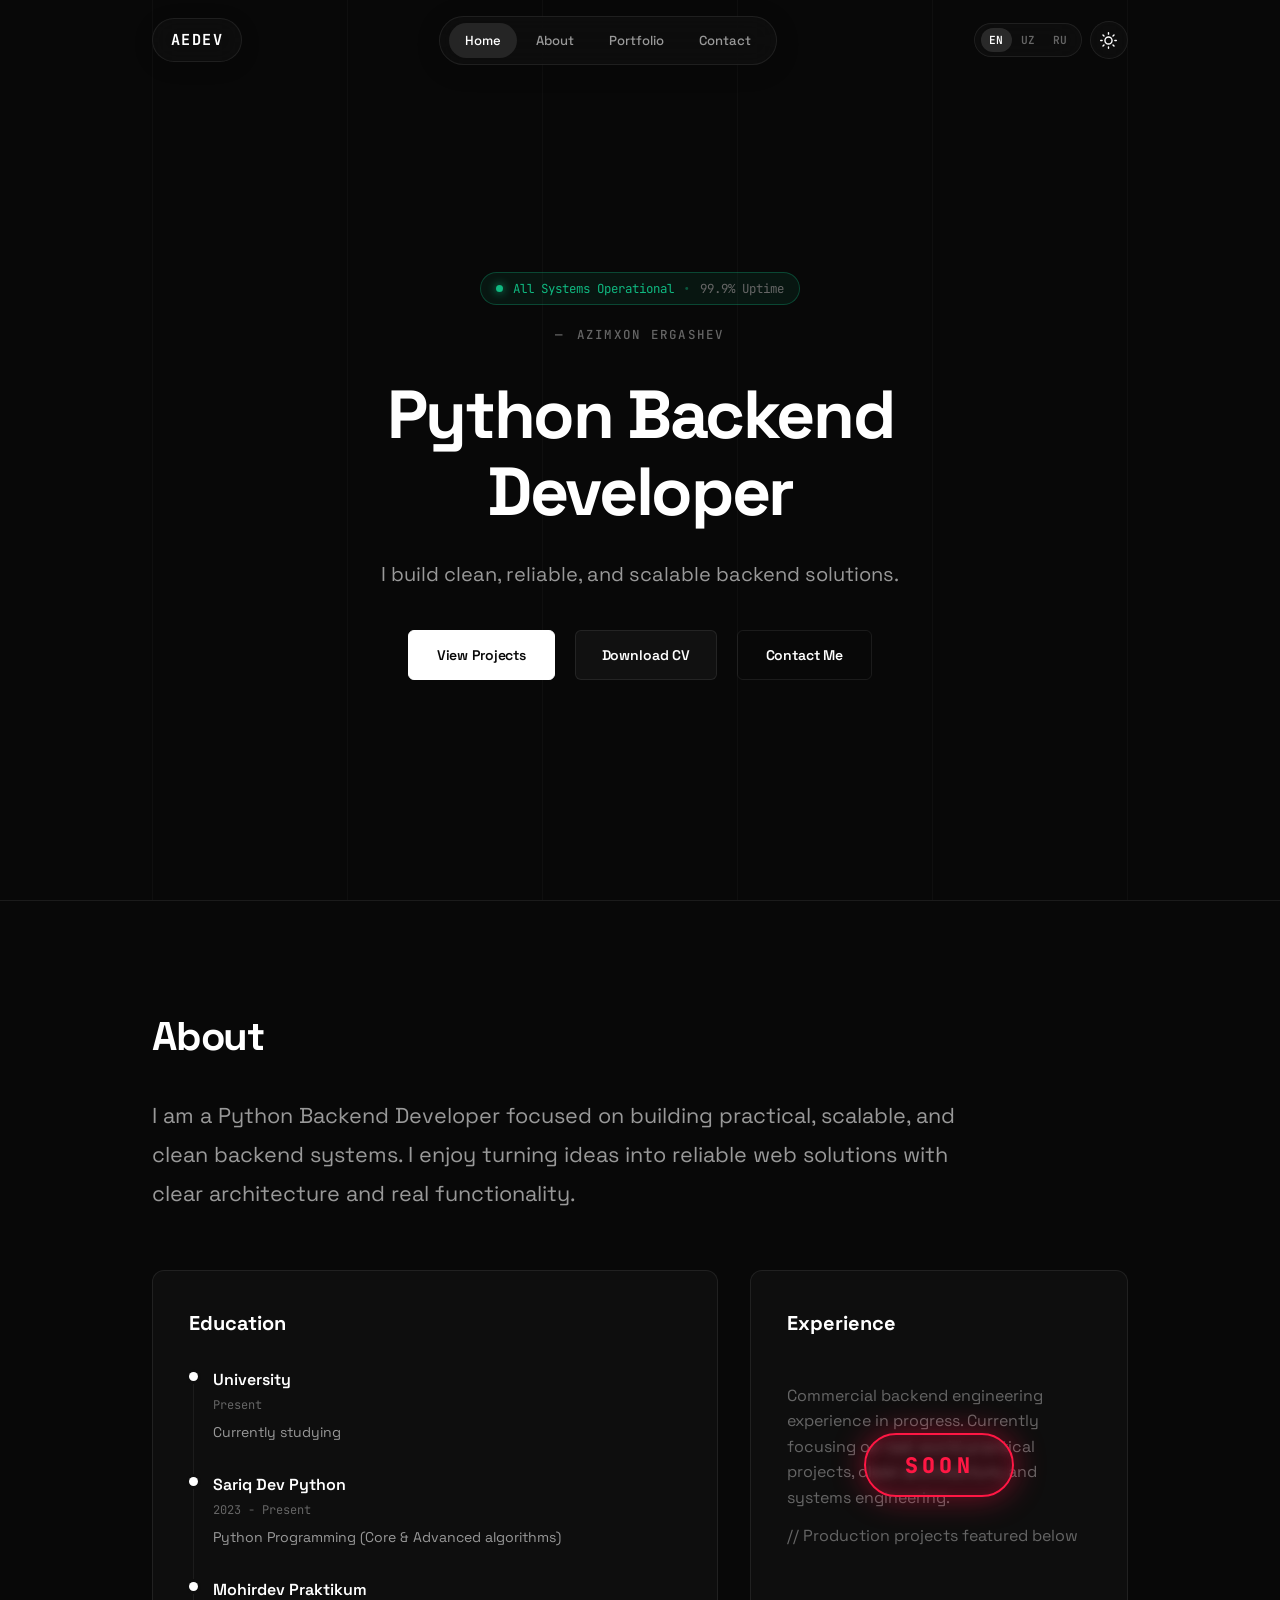
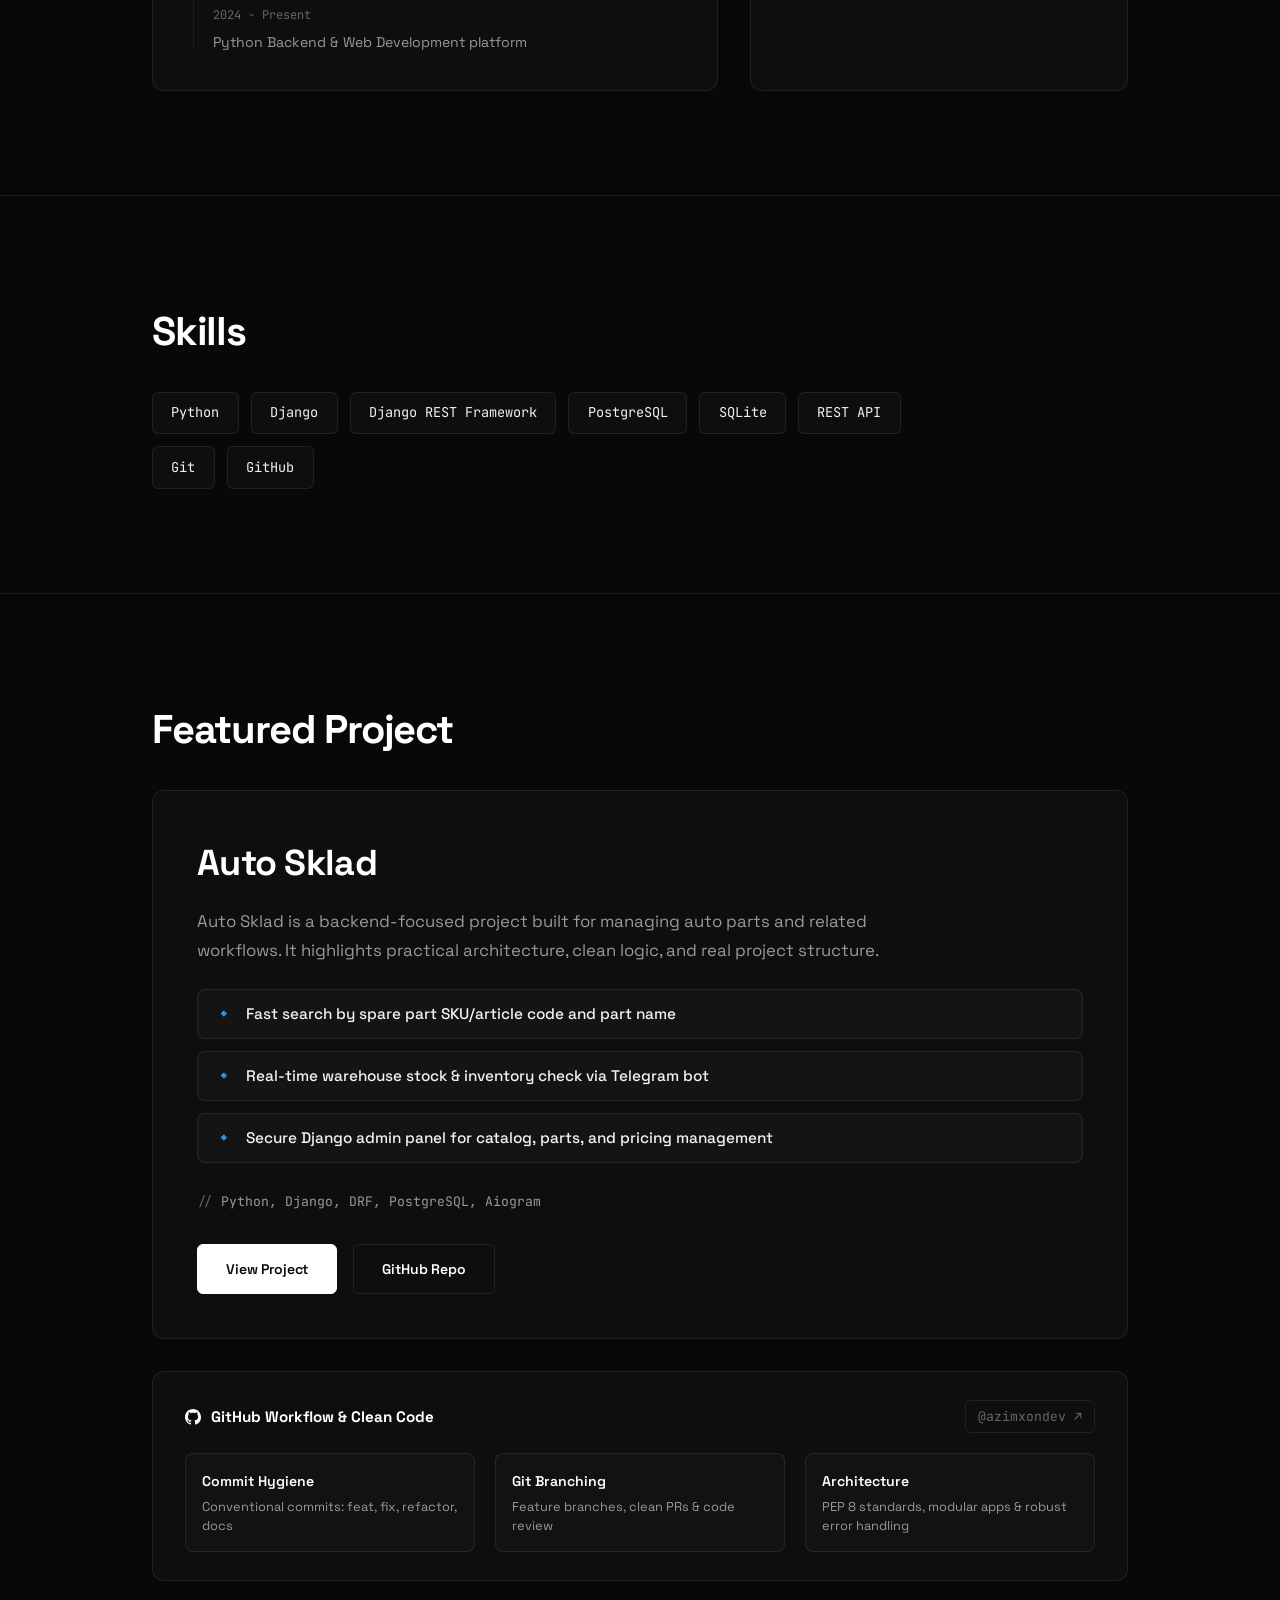
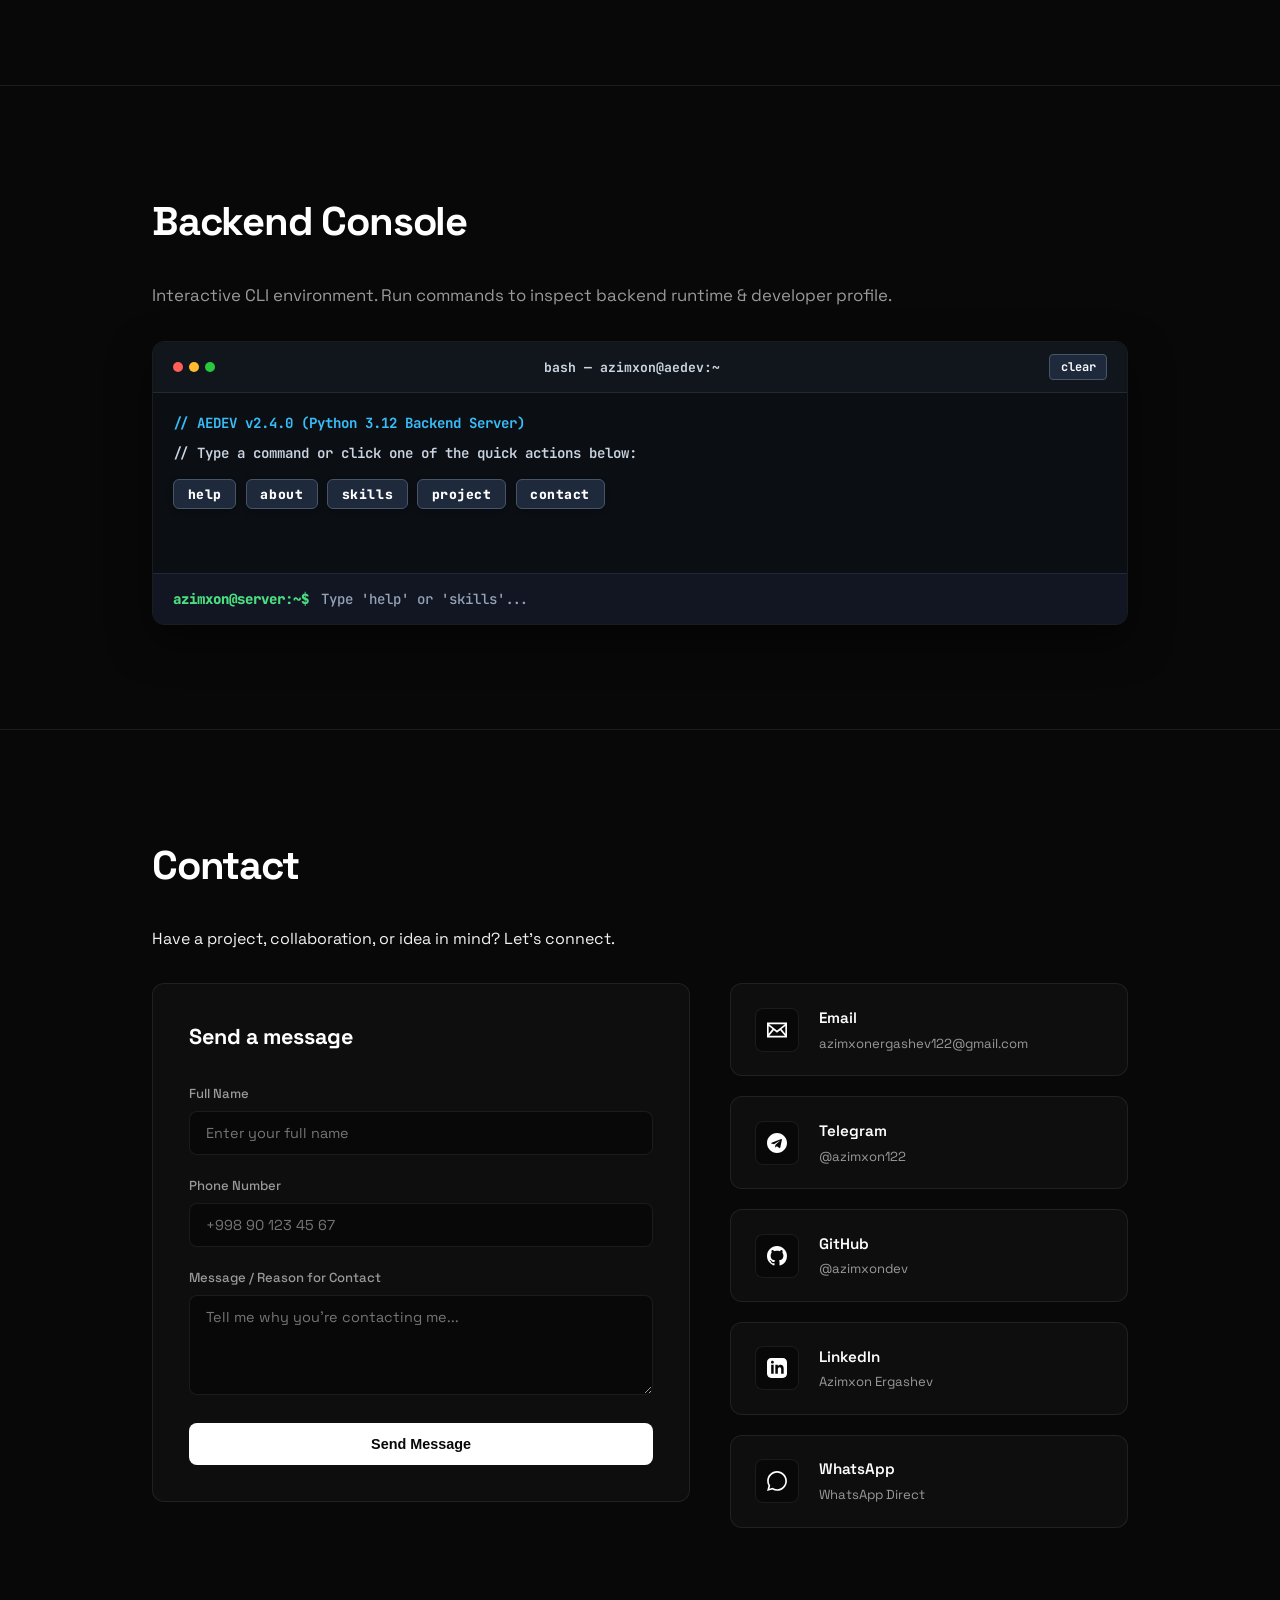
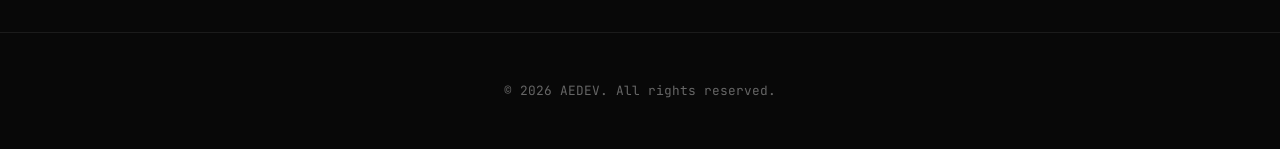
==== commit 16f6b632: "feat: integrate FastAPI contact backend with direct Telegram notifications (@ae_contact_bot)" ====
--- a/index.html
+++ b/index.html
@@ -3,7 +3,7 @@
 <head>
   <meta charset="UTF-8">
   <meta name="viewport" content="width=device-width, initial-scale=1.0">
-  <title>AEDEV</title>
+  <title>AEDEV — Azimxon Ergashev | Python Backend Developer</title>
 
   <!-- Favicon: Solid Black Circle with Centered White 'A' -->
   <link rel="icon" type="image/svg+xml" href="favicon.svg">
@@ -338,26 +338,35 @@
         </p>
 
         <div class="contact-grid">
-          <!-- Left Column: Send a message Form (Screenshot 1) -->
+          <!-- Left Column: Send a message Form -->
           <div class="contact-form-card">
             <h3 class="form-card-title" data-i18n="form.cardTitle">Send a message</h3>
-            <form class="contact-form-inner" id="direct-contact-form">
+            <form class="contact-form-inner" id="direct-contact-form" novalidate>
+              <!-- Anti-spam Honeypot (hidden from real users) -->
+              <div style="position: absolute; left: -9999px; width: 1px; height: 1px; overflow: hidden;" aria-hidden="true">
+                <input type="text" name="hp_website" id="hp-website" tabindex="-1" autocomplete="off">
+              </div>
+
               <div class="form-item">
-                <label for="input-name" data-i18n="form.name">Name</label>
-                <input type="text" id="input-name" placeholder="Your name" required data-i18n-placeholder="form.namePlaceholder">
+                <label for="input-name" data-i18n="form.name">Full Name</label>
+                <input type="text" id="input-name" name="full_name" placeholder="Enter your full name" required minlength="2" maxlength="100" data-i18n-placeholder="form.namePlaceholder" autocomplete="name">
+                <span class="field-error-msg" id="name-error" style="display:none;"></span>
               </div>
 
               <div class="form-item">
                 <label for="input-phone" data-i18n="form.phone">Phone Number</label>
-                <input type="tel" id="input-phone" placeholder="+998 98 123 45 67" required data-i18n-placeholder="form.phonePlaceholder">
+                <input type="tel" id="input-phone" name="phone" placeholder="+998 90 123 45 67" required minlength="7" maxlength="25" data-i18n-placeholder="form.phonePlaceholder" autocomplete="tel">
+                <span class="field-error-msg" id="phone-error" style="display:none;"></span>
               </div>
 
               <div class="form-item">
-                <label for="input-message" data-i18n="form.message">Message</label>
-                <textarea id="input-message" placeholder="Write your message... (masalan: portfolio yaratish yoki backend xizmati bo'yicha)" required data-i18n-placeholder="form.msgPlaceholder"></textarea>
-              </div>
-
-              <button type="submit" class="btn-form-send" id="btn-submit" data-i18n="form.send">Send</button>
+                <label for="input-message" data-i18n="form.message">Message / Reason for Contact</label>
+                <textarea id="input-message" name="message" placeholder="Tell me why you're contacting me..." required minlength="5" maxlength="3000" data-i18n-placeholder="form.msgPlaceholder"></textarea>
+                <span class="field-error-msg" id="message-error" style="display:none;"></span>
+              </div>
+
+              <button type="submit" class="btn-form-send" id="btn-submit" data-i18n="form.send">Send Message</button>
+              <div class="form-status-msg" id="form-status-msg" style="display:none;"></div>
             </form>
           </div>
 
--- a/style.css
+++ b/style.css
@@ -861,9 +861,55 @@
   text-align: center;
 }
 
-.btn-form-send:hover {
+.btn-form-send:hover:not(:disabled) {
   opacity: 0.9;
   transform: translateY(-1px);
+}
+
+.btn-form-send:disabled {
+  opacity: 0.7;
+  cursor: not-allowed;
+  transform: none !important;
+}
+
+.btn-form-send.state-success {
+  background-color: #10b981 !important;
+  color: #ffffff !important;
+}
+
+.btn-form-send.state-error {
+  background-color: #ef4444 !important;
+  color: #ffffff !important;
+}
+
+.form-status-msg {
+  margin-top: 0.75rem;
+  padding: 0.7rem 1rem;
+  border-radius: 8px;
+  font-size: 0.85rem;
+  font-family: var(--font-mono);
+  text-align: center;
+  line-height: 1.4;
+  animation: toastIn 200ms ease;
+}
+
+.form-status-msg.status-success {
+  background: rgba(16, 185, 129, 0.1);
+  border: 1px solid rgba(16, 185, 129, 0.3);
+  color: #34d399;
+}
+
+.form-status-msg.status-error {
+  background: rgba(239, 68, 68, 0.1);
+  border: 1px solid rgba(239, 68, 68, 0.3);
+  color: #f87171;
+}
+
+.field-error-msg {
+  font-family: var(--font-mono);
+  font-size: 0.75rem;
+  color: #f87171;
+  margin-top: 0.25rem;
 }
 
 /* Right Contact Cards Stack (Screenshot 1: Email, Telegram, GitHub, etc.) */
@@ -1695,3 +1741,16 @@
 
 
 
+
+/* Sending state subtle animation */
+.btn-form-send.state-sending {
+  background-color: #27272a !important;
+  color: #a1a1aa !important;
+  cursor: wait !important;
+  animation: pulseSending 1.4s ease-in-out infinite;
+}
+
+@keyframes pulseSending {
+  0%, 100% { opacity: 0.6; }
+  50% { opacity: 1; }
+}
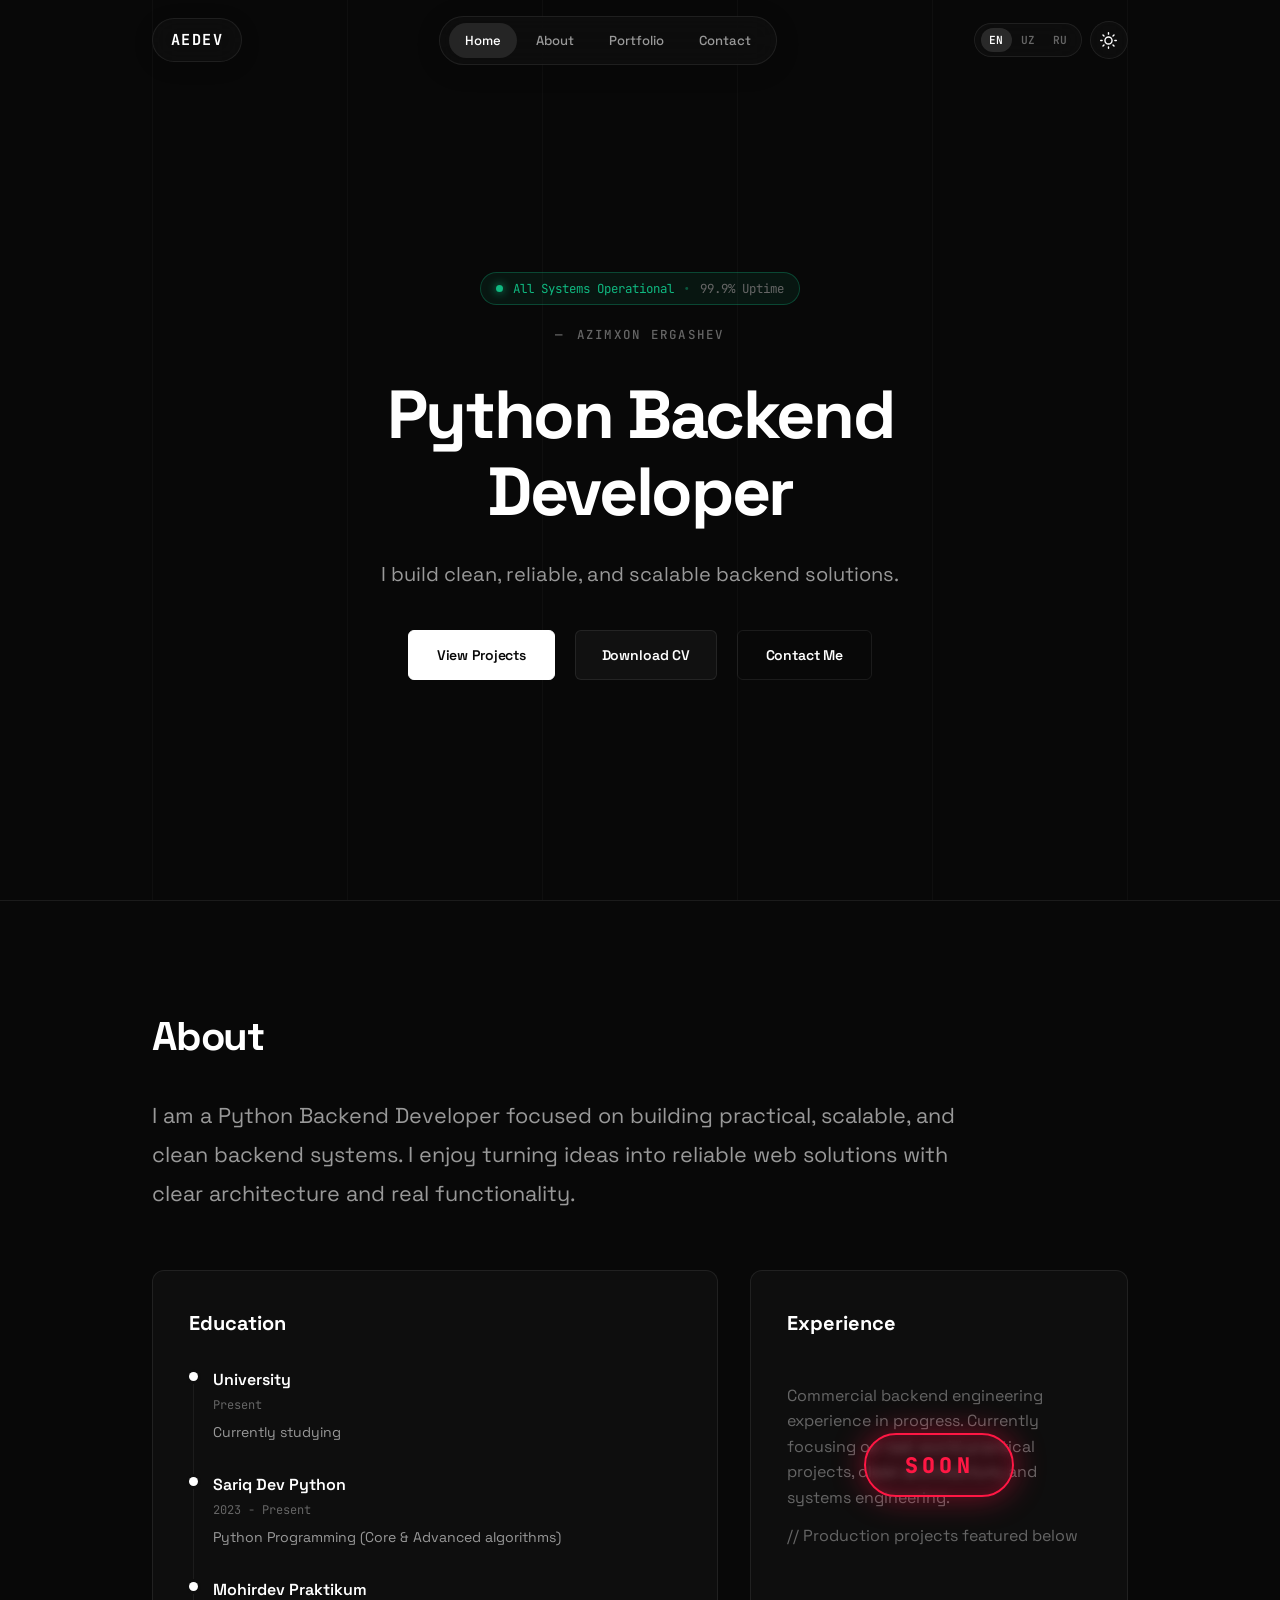
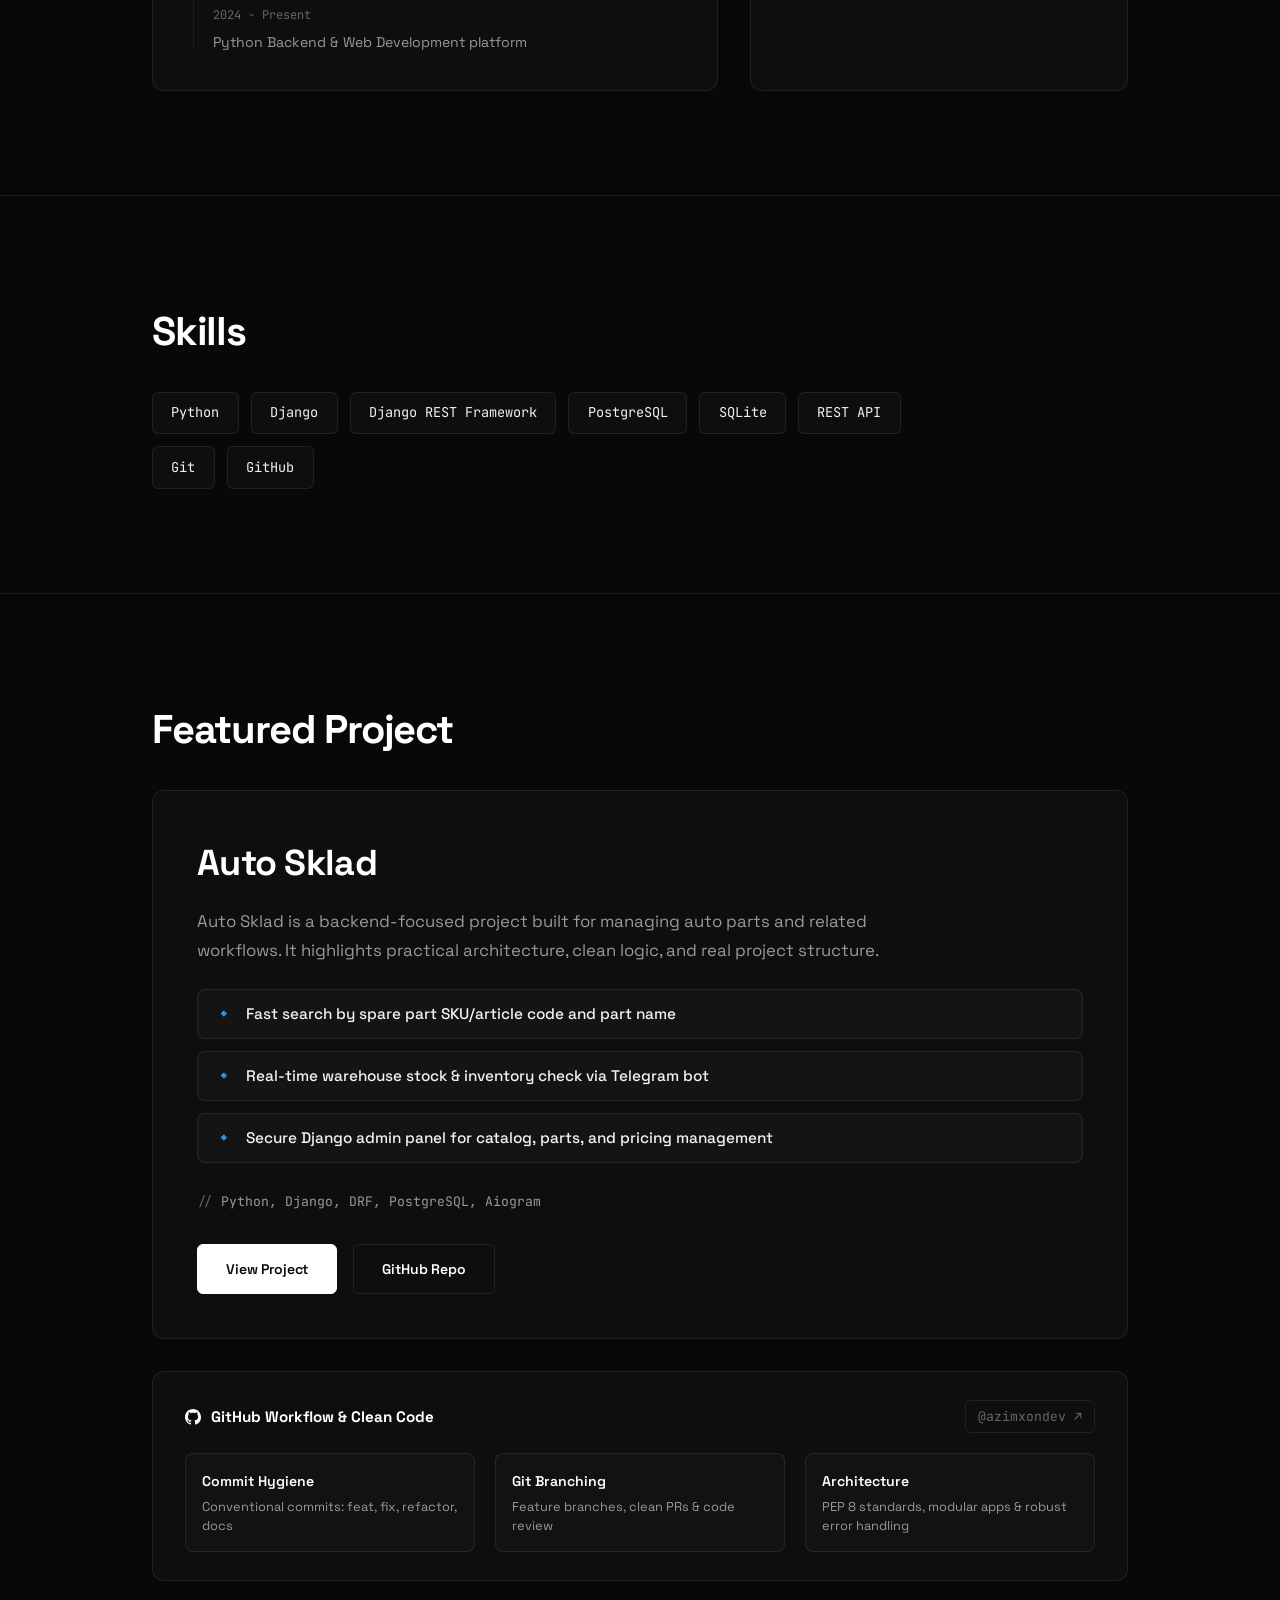
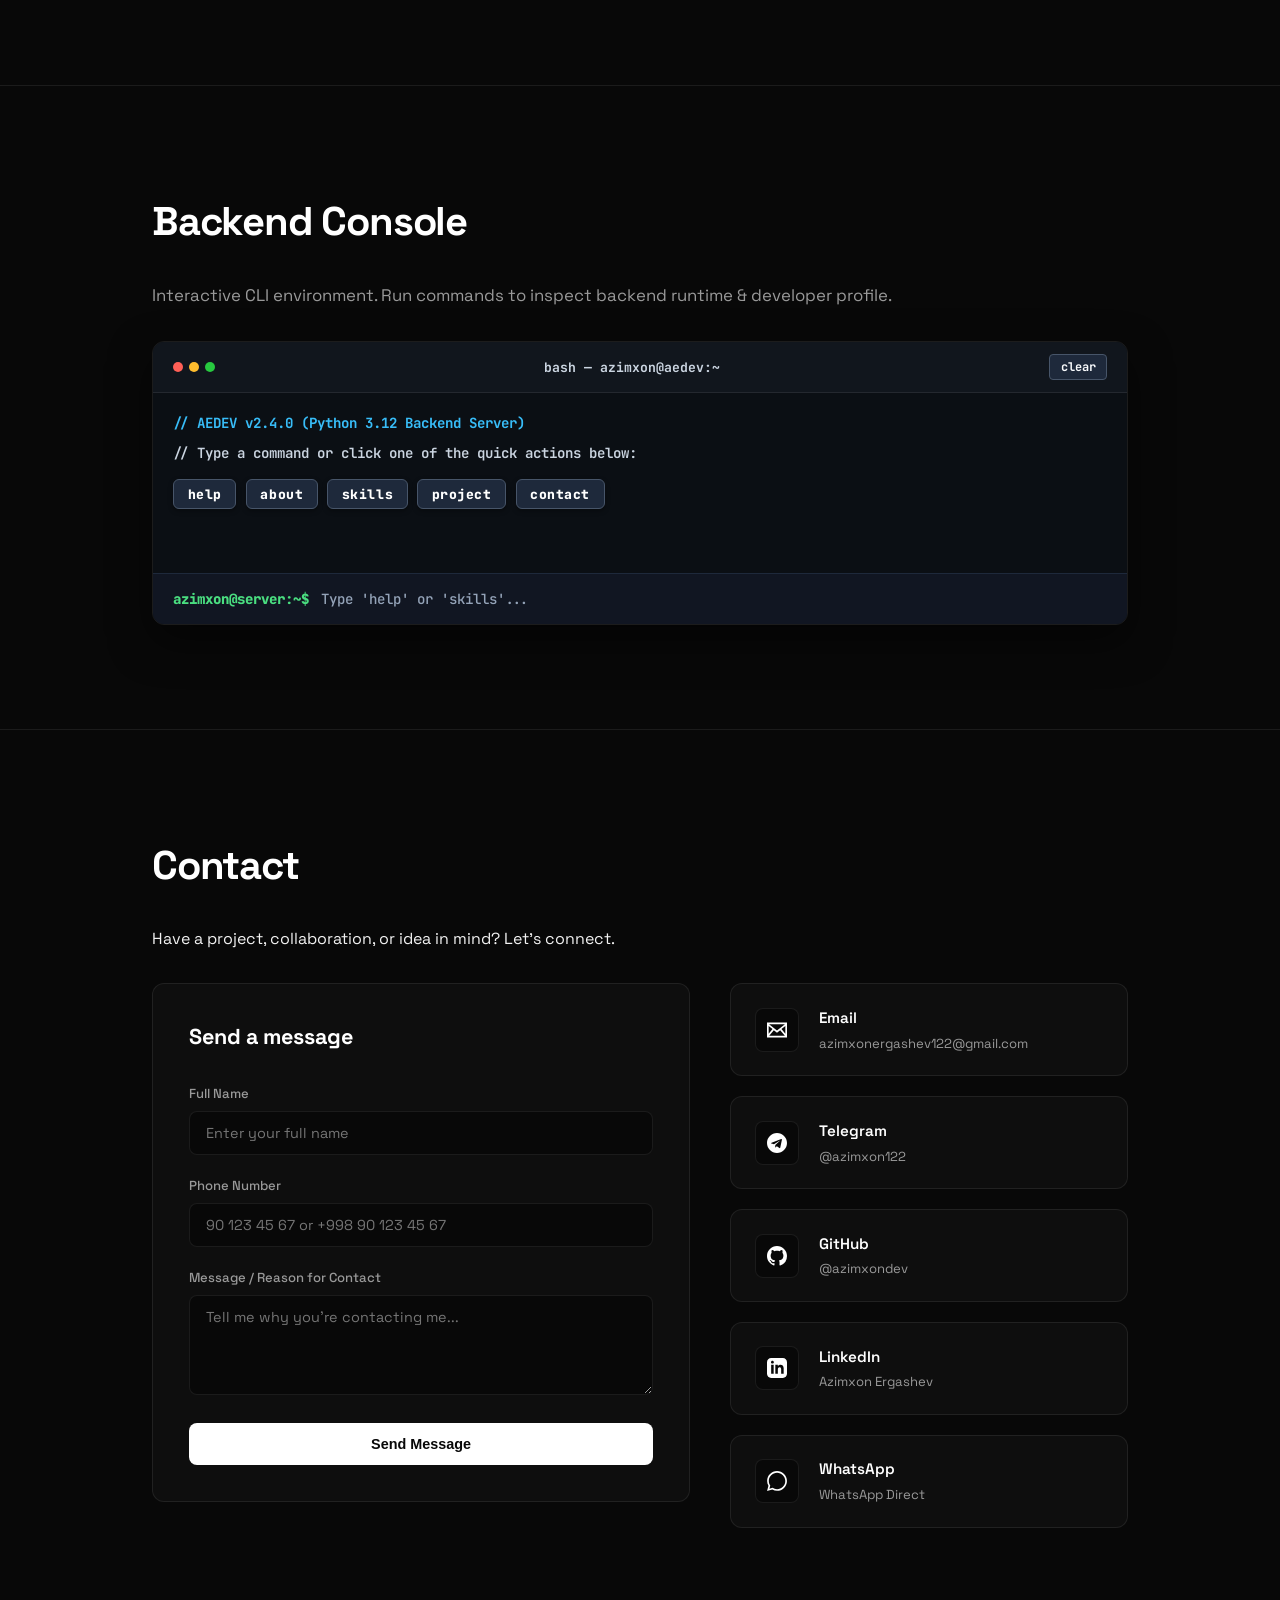
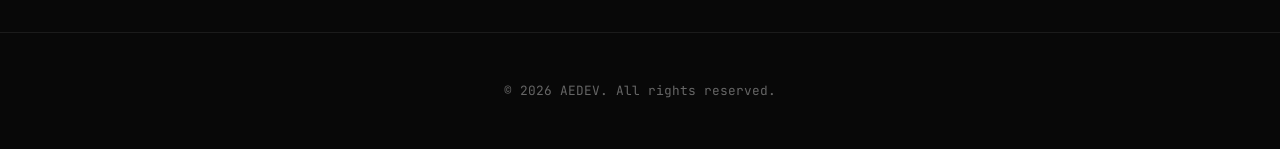
==== commit 1978a435: "feat: support optional +998 uzbek phone code and clean error handling" ====
--- a/index.html
+++ b/index.html
@@ -355,7 +355,7 @@
 
               <div class="form-item">
                 <label for="input-phone" data-i18n="form.phone">Phone Number</label>
-                <input type="tel" id="input-phone" name="phone" placeholder="+998 90 123 45 67" required minlength="7" maxlength="25" data-i18n-placeholder="form.phonePlaceholder" autocomplete="tel">
+                <input type="tel" id="input-phone" name="phone" placeholder="90 123 45 67 yoki +998 90 123 45 67" required minlength="7" maxlength="25" data-i18n-placeholder="form.phonePlaceholder" autocomplete="tel">
                 <span class="field-error-msg" id="phone-error" style="display:none;"></span>
               </div>
 
